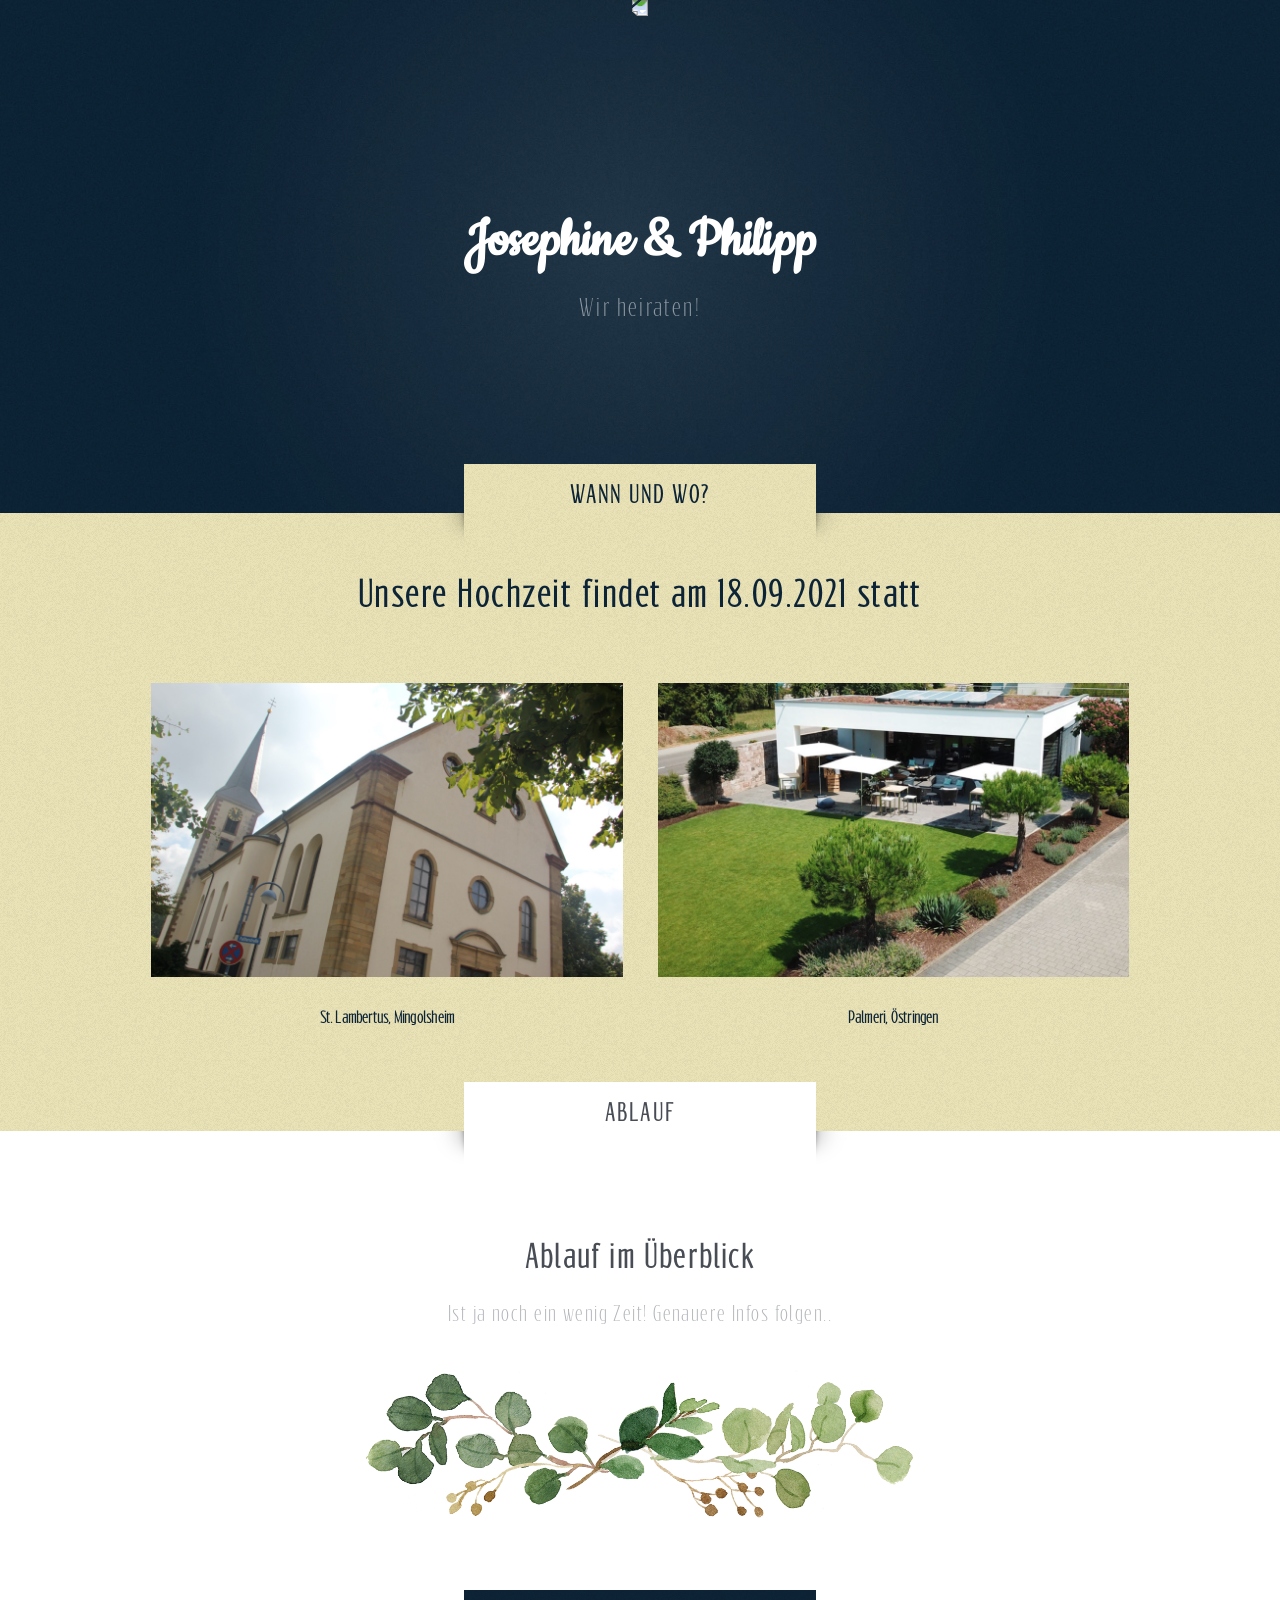
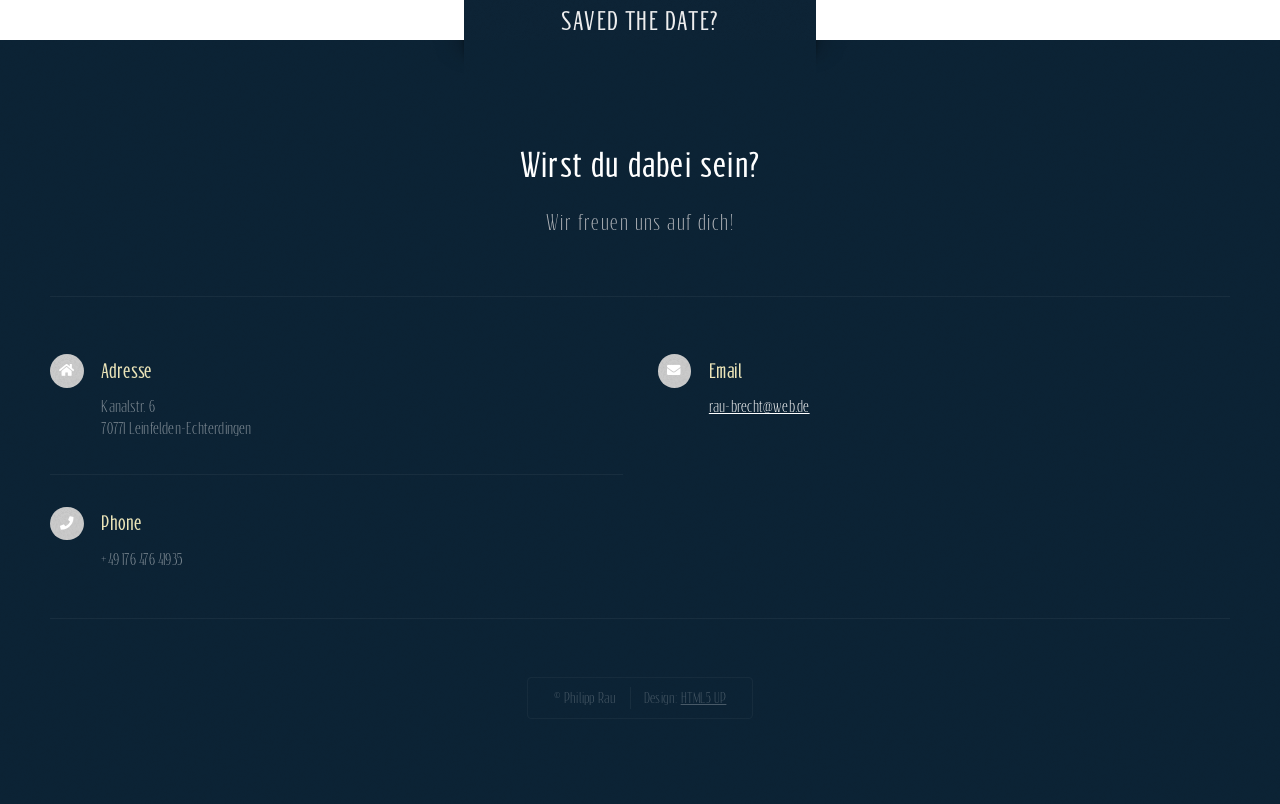
==== index.html @ 68a2a132 "flower adjustment" ====
<!DOCTYPE HTML>
<!--
	Escape Velocity by HTML5 UP
	html5up.net | @ajlkn
	Free for personal and commercial use under the CCA 3.0 license (html5up.net/license)
-->
<html>
	<head>
		<title>Hochzeit</title>
		<meta charset="utf-8" />
		<meta name="viewport" content="width=device-width, initial-scale=1, user-scalable=no" />
		<link rel="stylesheet" href="assets/css/main.css" />
        <link href="https://fonts.googleapis.com/css2?family=Cookie&family=Raleway:wght@300&display=swap" rel="stylesheet">
	</head>
	<body class="homepage is-preload">
		<div id="page-wrapper">
        
			<!-- Header -->
				<section id="header" class="wrapper">
                    <img src="images/leaf%20frame%207.png" class="rotateimg180" style="max-width: 100vw; max-height: 13em; position:absolute; top: 0">
					<!-- Logo -->
						<div id="logo">
							<h1 style="font-family: 'Cookie', cursive;">Josephine & Philipp</h1>
							<p>Wir heiraten!</p>
						</div>

					<!-- Nav -->
<!--
						<nav id="nav">
							<ul>
								<li class="current"><a href="index.html">Home</a></li>
								<li>
									<a href="#">Dropdown</a>
									<ul>
										<li><a href="#">Lorem ipsum</a></li>
										<li><a href="#">Magna veroeros</a></li>
										<li><a href="#">Etiam nisl</a></li>
										<li>
											<a href="#">Sed consequat</a>
											<ul>
												<li><a href="#">Lorem dolor</a></li>
												<li><a href="#">Amet consequat</a></li>
												<li><a href="#">Magna phasellus</a></li>
												<li><a href="#">Etiam nisl</a></li>
												<li><a href="#">Sed feugiat</a></li>
											</ul>
										</li>
										<li><a href="#">Nisl tempus</a></li>
									</ul>
								</li>
								<li><a href="left-sidebar.html">Left Sidebar</a></li>
								<li><a href="right-sidebar.html">Right Sidebar</a></li>
								<li><a href="no-sidebar.html">No Sidebar</a></li>
							</ul>
						</nav>
-->

				</section>

			<!-- Intro -->
				<section id="intro" class="wrapper style1">
					<div class="title">Wann und wo?</div>
					<div class="container">
						<p class="style2" style="padding-top: 0em!important;">Unsere Hochzeit findet am 18.09.2021 statt</p>
                        <div class="row aln-center">
							<div class="col-5 col-12-medium">
								<section class="highlight">
									<a class="image featured"><img src="images/Lambertus2_small.jpg" alt=""/></a>
									<h3>St. Lambertus, Mingolsheim</h3>
								</section>
							</div>
							<div class="col-5 col-12-medium">
								<section class="highlight">
									<a href="https://palmeri.de/privates-catering/locations/p-im-palazzino/" class="image featured"><img src="images/Palmeri1_small.jpg" alt="" /></a>
									<h3><a href="https://palmeri.de/privates-catering/locations/p-im-palazzino/">Palmeri, Östringen</a></h3>

								</section>
							</div>
						</div>
<!--
						<ul class="actions">
							<li><a href="#" class="button style3 large">Proceed</a></li>
						</ul>
-->
					</div>
				</section>

			<!-- Main -->
				<section id="main" class="wrapper style2">
					<div class="title">Ablauf</div>
					<div class="container">

						<!-- Image -->
<!--
							<a href="#" class="image featured">
								<img src="images/pic01.jpg" alt="" />
							</a>
-->

						<!-- Features -->
							<section id="features">
								<header class="style1">
									<h2>Ablauf im Überblick</h2>
									<p>Ist ja noch ein wenig Zeit! Genauere Infos folgen..</p>
								</header>
                                
                                <div class="row aln-center" style="margin-top: -5em">
                                    <div class="col-6 col-12-medium">
                                    <img src="images/leaf%20frame%2014.jpg" style="width: 100%;">
                                    </div>
                                </div>
                                
<!--
								<div class="feature-list">
									<div class="row">
										<div class="col-6 col-12-medium">
											<section>
												<h3 class="icon fa-heart">Kirche</h3>
												<p>Eget mattis at, laoreet vel et velit aliquam diam ante, aliquet sit amet vulputate et magna feugiat laoreet vel velit lorem.</p>
											</section>
										</div>
										<div class="col-6 col-12-medium">
											<section>
												<h3 class="icon solid fa-smile">Sektempfang</h3>
												<p>Eget mattis at, laoreet vel et velit aliquam diam ante, aliquet sit amet vulputate et magna feugiat laoreet vel velit lorem.</p>
											</section>
										</div>
										<div class="col-6 col-12-medium">
											<section>
												<h3 class="icon fa-grin-hearts">Essen</h3>
												<p>Eget mattis at, laoreet vel et velit aliquam diam ante, aliquet sit amet vulputate et magna feugiat laoreet vel velit lorem.</p>
											</section>
										</div>
										<div class="col-6 col-12-medium">
											<section>
												<h3 class="icon solid fa-grin-stars">Party</h3>
												<p>Eget mattis at, laoreet vel et velit aliquam diam ante, aliquet sit amet vulputate et magna feugiat laoreet vel velit lorem.</p>
											</section>
										</div>
										<div class="col-12 col-12-medium">
											<section>
												<h3 class="icon solid fa-dizzy">Hangover</h3>
												<p>Eget mattis at, laoreet vel et velit aliquam diam ante, aliquet sit amet vulputate et magna feugiat laoreet vel velit lorem.</p>
											</section>
										</div>
										<div class="col-6 col-12-medium">
											<section>
												<h3 class="icon solid fa-check">Dolore laoreet aliquam mattis</h3>
												<p>Eget mattis at, laoreet vel et velit aliquam diam ante, aliquet sit amet vulputate et magna feugiat laoreet vel velit lorem.</p>
											</section>
										</div>
									</div>
								</div>
-->
<!--
								<ul class="actions special">
									<li><a href="#" class="button style1 large">Get Started</a></li>
									<li><a href="#" class="button style2 large">More Info</a></li>
								</ul>
-->
							</section>

					</div>
				</section>

			<!-- Highlights -->
<!--
				<section id="highlights" class="wrapper style3">
					<div class="title">OMG Geschenke?</div>
					<div class="container">
						<div class="row aln-center">
							<div class="col-4 col-12-medium">
								<section class="highlight">
									<a href="#" class="image featured"><img src="images/pic02.jpg" alt="" /></a>
									<h3><a href="#">Geschenk 1</a></h3>
									<p>Eget mattis at, laoreet vel amet sed velit aliquam diam ante, dolor aliquet sit amet vulputate mattis amet laoreet lorem.</p>
									<ul class="actions">
										<li><a href="#" class="button style1">Learn More</a></li>
									</ul>
								</section>
							</div>
							<div class="col-4 col-12-medium">
								<section class="highlight">
									<a href="#" class="image featured"><img src="images/pic03.jpg" alt="" /></a>
									<h3><a href="#">Geschenk 2</a></h3>
									<p>Eget mattis at, laoreet vel amet sed velit aliquam diam ante, dolor aliquet sit amet vulputate mattis amet laoreet lorem.</p>
									<ul class="actions">
										<li><a href="#" class="button style1">Learn More</a></li>
									</ul>
								</section>
							</div>
							<div class="col-4 col-12-medium">
								<section class="highlight">
									<a href="#" class="image featured"><img src="images/pic04.jpg" alt="" /></a>
									<h3><a href="#">Geschenk 3</a></h3>
									<p>Eget mattis at, laoreet vel amet sed velit aliquam diam ante, dolor aliquet sit amet vulputate mattis amet laoreet lorem.</p>
									<ul class="actions">
										<li><a href="#" class="button style1">Learn More</a></li>
									</ul>
								</section>
							</div>
						</div>
					</div>
				</section>
-->

			<!-- Footer -->
				<section id="footer" class="wrapper">
					<div class="title">Saved the date?</div>
					<div class="container">
						<header class="style1">
							<h2>Wirst du dabei sein?</h2>
							<p>
								Wir freuen uns auf dich!
							</p>
						</header>
						<div class="row">
<!--
							<div class="col-6 col-12-medium">

									<section>
										<form method="get" action="mailto:rau-brecht@web.de" enctype="text/plain">
											<div class="row gtr-50">
												<div class="col-6 col-12-small">
													<input type="text" name="Name" id="contact-name" placeholder="Name" />
												</div>
												<div class="col-6 col-12-small">
													<input type="text" name="E-Mail Address" id="contact-email" placeholder="Email" />
												</div>
												<div class="col-12">
													<textarea name="Message" id="contact-message" placeholder="Message" rows="4"></textarea>
												</div>
												<div class="col-12">
													<ul class="actions">
														<li><input type="submit" class="style1" name="submit" value="Send" /></li>
														<li><input type="reset" class="style2" name="reset" value="Reset" /></li>
													</ul>
												</div>
											</div>
										</form>
									</section>

							</div>
-->
							<div class="col-12 col-12-medium">

								<!-- Contact -->
									<section class="feature-list small">
										<div class="row">
											<div class="col-6 col-12-small">
												<section>
													<h3 class="icon solid fa-home">Adresse</h3>
													<p>
														Kanalstr. 6<br />
														70771 Leinfelden-Echterdingen
													</p>
												</section>
											</div>
											<div class="col-6 col-12-small">
												<section>
													<h3 class="icon solid fa-envelope">Email</h3>
													<p>
														<a href="mailto:rau-brecht@web.de">rau-brecht@web.de</a>
													</p>
												</section>
											</div>
											<div class="col-6 col-12-small">
												<section>
													<h3 class="icon solid fa-phone">Phone</h3>
													<p>
														+49 176 476 41935
													</p>
												</section>
											</div>
										</div>
									</section>

							</div>
						</div>
						<div id="copyright">
							<ul>
								<li>&copy; Philipp Rau</li><li>Design: <a href="http://html5up.net">HTML5 UP</a></li>
							</ul>
						</div>
					</div>
				</section>

		</div>

		<!-- Scripts -->


			<script src="assets/js/jquery.min.js"></script>
<!--			<script src="assets/js/jquery.dropotron.min.js"></script>-->
			<script src="assets/js/browser.min.js"></script>
			<script src="assets/js/breakpoints.min.js"></script>
			<script src="assets/js/util.js"></script>
			<script src="assets/js/main.js"></script>

	</body>
</html>
---- assets/css/main.css ----
@import url("fontawesome-all.min.css");
@import url("https://fonts.googleapis.com/css?family=Source+Sans+Pro:400,400italic,700,900");
@font-face {
font-family: 'Reswysokr Regular';
font-style: normal;
font-weight: normal;
src: local('Reswysokr Regular'), url('../webfonts/Reswysokr.woff') format('woff');
}
/*
	Escape Velocity by HTML5 UP
	html5up.net | @ajlkn
	Free for personal and commercial use under the CCA 3.0 license (html5up.net/license)
*/

html, body, div, span, applet, object,
iframe, h1, h2, h3, h4, h5, h6, p, blockquote,
pre, a, abbr, acronym, address, big, cite,
code, del, dfn, em, img, ins, kbd, q, s, samp,
small, strike, strong, sub, sup, tt, var, b,
u, i, center, dl, dt, dd, ol, ul, li, fieldset,
form, label, legend, table, caption, tbody,
tfoot, thead, tr, th, td, article, aside,
canvas, details, embed, figure, figcaption,
footer, header, hgroup, menu, nav, output, ruby,
section, summary, time, mark, audio, video {
	margin: 0;
	padding: 0;
	border: 0;
	font-size: 100%;
	font: inherit;
	vertical-align: baseline;}

article, aside, details, figcaption, figure,
footer, header, hgroup, menu, nav, section {
	display: block;}

body {
	line-height: 1;
}

ol, ul {
	list-style: none;
}

blockquote, q {
	quotes: none;
}

	blockquote:before, blockquote:after, q:before, q:after {
		content: '';
		content: none;
	}

table {
	border-collapse: collapse;
	border-spacing: 0;
}

body {
	-webkit-text-size-adjust: none;
}

mark {
	background-color: transparent;
	color: inherit;
}

input::-moz-focus-inner {
	border: 0;
	padding: 0;
}

input, select, textarea {
	-moz-appearance: none;
	-webkit-appearance: none;
	-ms-appearance: none;
	appearance: none;
}

/* Basic */

	@-ms-viewport {
		width: device-width;
	}

	html {
		box-sizing: border-box;
	}

	*, *:before, *:after {
		box-sizing: inherit;
	}

	body.is-preload *, body.is-preload *:before, body.is-preload *:after {
		-moz-animation: none !important;
		-webkit-animation: none !important;
		-ms-animation: none !important;
		animation: none !important;
		-moz-transition: none !important;
		-webkit-transition: none !important;
		-ms-transition: none !important;
		transition: none !important;
	}

	body, input, textarea, select {
		font-family: 'Reswysokr Regular';
		font-weight: 400;
		color: #919499;
		font-size: 14pt;
		line-height: 1.75em;
		letter-spacing: 0.025em;
	}

	h1, h2, h3, h4, h5, h6 {
		font-weight: 700;
		color: #484d55;
	}

		h1 a, h2 a, h3 a, h4 a, h5 a, h6 a {
			color: inherit;
			text-decoration: none;
		}

	a {
		-moz-transition: color .25s ease-in-out;
		-webkit-transition: color .25s ease-in-out;
		-ms-transition: color .25s ease-in-out;
		transition: color .25s ease-in-out;
		text-decoration: underline;
		color: #717479;
	}

		a:hover {
			text-decoration: none;
		}

	strong, b {
		font-weight: 700;
		color: #484d55;
	}

	blockquote {
		border-left: solid 0.5em #ddd;
		padding: 1em 0 1em 2em;
		font-style: italic;
	}

	em, i {
		font-style: italic;
	}

	hr {
		border: 0;
		border-top: solid 1px #ddd;
		margin: 2em 0 2em 0;
	}

	sub {
		position: relative;
		top: 0.5em;
		font-size: 0.8em;
	}

	sup {
		position: relative;
		top: -0.5em;
		font-size: 0.8em;
	}

	.nobr {
		white-space: nowrap;
	}

	br.clear {
		clear: both;
	}

	p, ul, ol, dl, table, blockquote, form {
		margin-bottom: 2em;
	}

/* Container */

	.container {
		margin: 0 auto;
		max-width: 100%;
		width: 68em;
	}

		@media screen and (max-width: 1680px) {

			.container {
				width: 70em;
			}

		}

		@media screen and (max-width: 1280px) {

			.container {
				width: calc(100% - 100px);
			}

		}

		@media screen and (max-width: 980px) {

			.container {
				width: calc(100% - 100px);
			}

		}

		@media screen and (max-width: 736px) {

			.container {
				width: calc(100% - 40px);
			}

		}

/* Row */

	.row {
		display: flex;
		flex-wrap: wrap;
		box-sizing: border-box;
		align-items: stretch;
	}

		.row > * {
			box-sizing: border-box;
		}

		.row.gtr-uniform > * > :last-child {
			margin-bottom: 0;
		}

		.row.aln-left {
			justify-content: flex-start;
		}

		.row.aln-center {
			justify-content: center;
		}

		.row.aln-right {
			justify-content: flex-end;
		}

		.row.aln-top {
			align-items: flex-start;
		}

		.row.aln-middle {
			align-items: center;
		}

		.row.aln-bottom {
			align-items: flex-end;
		}

		.row > .imp {
			order: -1;
		}

		.row > .col-1 {
			width: 8.33333%;
		}

		.row > .off-1 {
			margin-left: 8.33333%;
		}

		.row > .col-2 {
			width: 16.66667%;
		}

		.row > .off-2 {
			margin-left: 16.66667%;
		}

		.row > .col-3 {
			width: 25%;
		}

		.row > .off-3 {
			margin-left: 25%;
		}

		.row > .col-4 {
			width: 33.33333%;
		}

		.row > .off-4 {
			margin-left: 33.33333%;
		}

		.row > .col-5 {
			width: 41.66667%;
		}

		.row > .off-5 {
			margin-left: 41.66667%;
		}

		.row > .col-6 {
			width: 50%;
		}

		.row > .off-6 {
			margin-left: 50%;
		}

		.row > .col-7 {
			width: 58.33333%;
		}

		.row > .off-7 {
			margin-left: 58.33333%;
		}

		.row > .col-8 {
			width: 66.66667%;
		}

		.row > .off-8 {
			margin-left: 66.66667%;
		}

		.row > .col-9 {
			width: 75%;
		}

		.row > .off-9 {
			margin-left: 75%;
		}

		.row > .col-10 {
			width: 83.33333%;
		}

		.row > .off-10 {
			margin-left: 83.33333%;
		}

		.row > .col-11 {
			width: 91.66667%;
		}

		.row > .off-11 {
			margin-left: 91.66667%;
		}

		.row > .col-12 {
			width: 100%;
		}

		.row > .off-12 {
			margin-left: 100%;
		}

		.row.gtr-0 {
			margin-top: 0px;
			margin-left: 0px;
		}

			.row.gtr-0 > * {
				padding: 0px 0 0 0px;
			}

			.row.gtr-0.gtr-uniform {
				margin-top: 0px;
			}

				.row.gtr-0.gtr-uniform > * {
					padding-top: 0px;
				}

		.row.gtr-25 {
			margin-top: -12.5px;
			margin-left: -12.5px;
		}

			.row.gtr-25 > * {
				padding: 12.5px 0 0 12.5px;
			}

			.row.gtr-25.gtr-uniform {
				margin-top: -12.5px;
			}

				.row.gtr-25.gtr-uniform > * {
					padding-top: 12.5px;
				}

		.row.gtr-50 {
			margin-top: -25px;
			margin-left: -25px;
		}

			.row.gtr-50 > * {
				padding: 25px 0 0 25px;
			}

			.row.gtr-50.gtr-uniform {
				margin-top: -25px;
			}

				.row.gtr-50.gtr-uniform > * {
					padding-top: 25px;
				}

		.row {
			margin-top: -50px;
			margin-left: -50px;
		}

			.row > * {
				padding: 50px 0 0 50px;
			}

			.row.gtr-uniform {
				margin-top: -50px;
			}

				.row.gtr-uniform > * {
					padding-top: 50px;
				}

		.row.gtr-150 {
			margin-top: -75px;
			margin-left: -75px;
		}

			.row.gtr-150 > * {
				padding: 75px 0 0 75px;
			}

			.row.gtr-150.gtr-uniform {
				margin-top: -75px;
			}

				.row.gtr-150.gtr-uniform > * {
					padding-top: 75px;
				}

		.row.gtr-200 {
			margin-top: -100px;
			margin-left: -100px;
		}

			.row.gtr-200 > * {
				padding: 100px 0 0 100px;
			}

			.row.gtr-200.gtr-uniform {
				margin-top: -100px;
			}

				.row.gtr-200.gtr-uniform > * {
					padding-top: 100px;
				}

		@media screen and (max-width: 1680px) {

			.row {
				display: flex;
				flex-wrap: wrap;
				box-sizing: border-box;
				align-items: stretch;
			}

				.row > * {
					box-sizing: border-box;
				}

				.row.gtr-uniform > * > :last-child {
					margin-bottom: 0;
				}

				.row.aln-left {
					justify-content: flex-start;
				}

				.row.aln-center {
					justify-content: center;
				}

				.row.aln-right {
					justify-content: flex-end;
				}

				.row.aln-top {
					align-items: flex-start;
				}

				.row.aln-middle {
					align-items: center;
				}

				.row.aln-bottom {
					align-items: flex-end;
				}

				.row > .imp-xlarge {
					order: -1;
				}

				.row > .col-1-xlarge {
					width: 8.33333%;
				}

				.row > .off-1-xlarge {
					margin-left: 8.33333%;
				}

				.row > .col-2-xlarge {
					width: 16.66667%;
				}

				.row > .off-2-xlarge {
					margin-left: 16.66667%;
				}

				.row > .col-3-xlarge {
					width: 25%;
				}

				.row > .off-3-xlarge {
					margin-left: 25%;
				}

				.row > .col-4-xlarge {
					width: 33.33333%;
				}

				.row > .off-4-xlarge {
					margin-left: 33.33333%;
				}

				.row > .col-5-xlarge {
					width: 41.66667%;
				}

				.row > .off-5-xlarge {
					margin-left: 41.66667%;
				}

				.row > .col-6-xlarge {
					width: 50%;
				}

				.row > .off-6-xlarge {
					margin-left: 50%;
				}

				.row > .col-7-xlarge {
					width: 58.33333%;
				}

				.row > .off-7-xlarge {
					margin-left: 58.33333%;
				}

				.row > .col-8-xlarge {
					width: 66.66667%;
				}

				.row > .off-8-xlarge {
					margin-left: 66.66667%;
				}

				.row > .col-9-xlarge {
					width: 75%;
				}

				.row > .off-9-xlarge {
					margin-left: 75%;
				}

				.row > .col-10-xlarge {
					width: 83.33333%;
				}

				.row > .off-10-xlarge {
					margin-left: 83.33333%;
				}

				.row > .col-11-xlarge {
					width: 91.66667%;
				}

				.row > .off-11-xlarge {
					margin-left: 91.66667%;
				}

				.row > .col-12-xlarge {
					width: 100%;
				}

				.row > .off-12-xlarge {
					margin-left: 100%;
				}

				.row.gtr-0 {
					margin-top: 0px;
					margin-left: 0px;
				}

					.row.gtr-0 > * {
						padding: 0px 0 0 0px;
					}

					.row.gtr-0.gtr-uniform {
						margin-top: 0px;
					}

						.row.gtr-0.gtr-uniform > * {
							padding-top: 0px;
						}

				.row.gtr-25 {
					margin-top: -12.5px;
					margin-left: -12.5px;
				}

					.row.gtr-25 > * {
						padding: 12.5px 0 0 12.5px;
					}

					.row.gtr-25.gtr-uniform {
						margin-top: -12.5px;
					}

						.row.gtr-25.gtr-uniform > * {
							padding-top: 12.5px;
						}

				.row.gtr-50 {
					margin-top: -25px;
					margin-left: -25px;
				}

					.row.gtr-50 > * {
						padding: 25px 0 0 25px;
					}

					.row.gtr-50.gtr-uniform {
						margin-top: -25px;
					}

						.row.gtr-50.gtr-uniform > * {
							padding-top: 25px;
						}

				.row {
					margin-top: -50px;
					margin-left: -50px;
				}

					.row > * {
						padding: 50px 0 0 50px;
					}

					.row.gtr-uniform {
						margin-top: -50px;
					}

						.row.gtr-uniform > * {
							padding-top: 50px;
						}

				.row.gtr-150 {
					margin-top: -75px;
					margin-left: -75px;
				}

					.row.gtr-150 > * {
						padding: 75px 0 0 75px;
					}

					.row.gtr-150.gtr-uniform {
						margin-top: -75px;
					}

						.row.gtr-150.gtr-uniform > * {
							padding-top: 75px;
						}

				.row.gtr-200 {
					margin-top: -100px;
					margin-left: -100px;
				}

					.row.gtr-200 > * {
						padding: 100px 0 0 100px;
					}

					.row.gtr-200.gtr-uniform {
						margin-top: -100px;
					}

						.row.gtr-200.gtr-uniform > * {
							padding-top: 100px;
						}

		}

		@media screen and (max-width: 1280px) {

			.row {
				display: flex;
				flex-wrap: wrap;
				box-sizing: border-box;
				align-items: stretch;
			}

				.row > * {
					box-sizing: border-box;
				}

				.row.gtr-uniform > * > :last-child {
					margin-bottom: 0;
				}

				.row.aln-left {
					justify-content: flex-start;
				}

				.row.aln-center {
					justify-content: center;
				}

				.row.aln-right {
					justify-content: flex-end;
				}

				.row.aln-top {
					align-items: flex-start;
				}

				.row.aln-middle {
					align-items: center;
				}

				.row.aln-bottom {
					align-items: flex-end;
				}

				.row > .imp-large {
					order: -1;
				}

				.row > .col-1-large {
					width: 8.33333%;
				}

				.row > .off-1-large {
					margin-left: 8.33333%;
				}

				.row > .col-2-large {
					width: 16.66667%;
				}

				.row > .off-2-large {
					margin-left: 16.66667%;
				}

				.row > .col-3-large {
					width: 25%;
				}

				.row > .off-3-large {
					margin-left: 25%;
				}

				.row > .col-4-large {
					width: 33.33333%;
				}

				.row > .off-4-large {
					margin-left: 33.33333%;
				}

				.row > .col-5-large {
					width: 41.66667%;
				}

				.row > .off-5-large {
					margin-left: 41.66667%;
				}

				.row > .col-6-large {
					width: 50%;
				}

				.row > .off-6-large {
					margin-left: 50%;
				}

				.row > .col-7-large {
					width: 58.33333%;
				}

				.row > .off-7-large {
					margin-left: 58.33333%;
				}

				.row > .col-8-large {
					width: 66.66667%;
				}

				.row > .off-8-large {
					margin-left: 66.66667%;
				}

				.row > .col-9-large {
					width: 75%;
				}

				.row > .off-9-large {
					margin-left: 75%;
				}

				.row > .col-10-large {
					width: 83.33333%;
				}

				.row > .off-10-large {
					margin-left: 83.33333%;
				}

				.row > .col-11-large {
					width: 91.66667%;
				}

				.row > .off-11-large {
					margin-left: 91.66667%;
				}

				.row > .col-12-large {
					width: 100%;
				}

				.row > .off-12-large {
					margin-left: 100%;
				}

				.row.gtr-0 {
					margin-top: 0px;
					margin-left: 0px;
				}

					.row.gtr-0 > * {
						padding: 0px 0 0 0px;
					}

					.row.gtr-0.gtr-uniform {
						margin-top: 0px;
					}

						.row.gtr-0.gtr-uniform > * {
							padding-top: 0px;
						}

				.row.gtr-25 {
					margin-top: -8.75px;
					margin-left: -8.75px;
				}

					.row.gtr-25 > * {
						padding: 8.75px 0 0 8.75px;
					}

					.row.gtr-25.gtr-uniform {
						margin-top: -8.75px;
					}

						.row.gtr-25.gtr-uniform > * {
							padding-top: 8.75px;
						}

				.row.gtr-50 {
					margin-top: -17.5px;
					margin-left: -17.5px;
				}

					.row.gtr-50 > * {
						padding: 17.5px 0 0 17.5px;
					}

					.row.gtr-50.gtr-uniform {
						margin-top: -17.5px;
					}

						.row.gtr-50.gtr-uniform > * {
							padding-top: 17.5px;
						}

				.row {
					margin-top: -35px;
					margin-left: -35px;
				}

					.row > * {
						padding: 35px 0 0 35px;
					}

					.row.gtr-uniform {
						margin-top: -35px;
					}

						.row.gtr-uniform > * {
							padding-top: 35px;
						}

				.row.gtr-150 {
					margin-top: -52.5px;
					margin-left: -52.5px;
				}

					.row.gtr-150 > * {
						padding: 52.5px 0 0 52.5px;
					}

					.row.gtr-150.gtr-uniform {
						margin-top: -52.5px;
					}

						.row.gtr-150.gtr-uniform > * {
							padding-top: 52.5px;
						}

				.row.gtr-200 {
					margin-top: -70px;
					margin-left: -70px;
				}

					.row.gtr-200 > * {
						padding: 70px 0 0 70px;
					}

					.row.gtr-200.gtr-uniform {
						margin-top: -70px;
					}

						.row.gtr-200.gtr-uniform > * {
							padding-top: 70px;
						}

		}

		@media screen and (max-width: 980px) {

			.row {
				display: flex;
				flex-wrap: wrap;
				box-sizing: border-box;
				align-items: stretch;
			}

				.row > * {
					box-sizing: border-box;
				}

				.row.gtr-uniform > * > :last-child {
					margin-bottom: 0;
				}

				.row.aln-left {
					justify-content: flex-start;
				}

				.row.aln-center {
					justify-content: center;
				}

				.row.aln-right {
					justify-content: flex-end;
				}

				.row.aln-top {
					align-items: flex-start;
				}

				.row.aln-middle {
					align-items: center;
				}

				.row.aln-bottom {
					align-items: flex-end;
				}

				.row > .imp-medium {
					order: -1;
				}

				.row > .col-1-medium {
					width: 8.33333%;
				}

				.row > .off-1-medium {
					margin-left: 8.33333%;
				}

				.row > .col-2-medium {
					width: 16.66667%;
				}

				.row > .off-2-medium {
					margin-left: 16.66667%;
				}

				.row > .col-3-medium {
					width: 25%;
				}

				.row > .off-3-medium {
					margin-left: 25%;
				}

				.row > .col-4-medium {
					width: 33.33333%;
				}

				.row > .off-4-medium {
					margin-left: 33.33333%;
				}

				.row > .col-5-medium {
					width: 41.66667%;
				}

				.row > .off-5-medium {
					margin-left: 41.66667%;
				}

				.row > .col-6-medium {
					width: 50%;
				}

				.row > .off-6-medium {
					margin-left: 50%;
				}

				.row > .col-7-medium {
					width: 58.33333%;
				}

				.row > .off-7-medium {
					margin-left: 58.33333%;
				}

				.row > .col-8-medium {
					width: 66.66667%;
				}

				.row > .off-8-medium {
					margin-left: 66.66667%;
				}

				.row > .col-9-medium {
					width: 75%;
				}

				.row > .off-9-medium {
					margin-left: 75%;
				}

				.row > .col-10-medium {
					width: 83.33333%;
				}

				.row > .off-10-medium {
					margin-left: 83.33333%;
				}

				.row > .col-11-medium {
					width: 91.66667%;
				}

				.row > .off-11-medium {
					margin-left: 91.66667%;
				}

				.row > .col-12-medium {
					width: 100%;
				}

				.row > .off-12-medium {
					margin-left: 100%;
				}

				.row.gtr-0 {
					margin-top: 0px;
					margin-left: 0px;
				}

					.row.gtr-0 > * {
						padding: 0px 0 0 0px;
					}

					.row.gtr-0.gtr-uniform {
						margin-top: 0px;
					}

						.row.gtr-0.gtr-uniform > * {
							padding-top: 0px;
						}

				.row.gtr-25 {
					margin-top: -12.5px;
					margin-left: -12.5px;
				}

					.row.gtr-25 > * {
						padding: 12.5px 0 0 12.5px;
					}

					.row.gtr-25.gtr-uniform {
						margin-top: -12.5px;
					}

						.row.gtr-25.gtr-uniform > * {
							padding-top: 12.5px;
						}

				.row.gtr-50 {
					margin-top: -25px;
					margin-left: -25px;
				}

					.row.gtr-50 > * {
						padding: 25px 0 0 25px;
					}

					.row.gtr-50.gtr-uniform {
						margin-top: -25px;
					}

						.row.gtr-50.gtr-uniform > * {
							padding-top: 25px;
						}

				.row {
					margin-top: -50px;
					margin-left: -50px;
				}

					.row > * {
						padding: 50px 0 0 50px;
					}

					.row.gtr-uniform {
						margin-top: -50px;
					}

						.row.gtr-uniform > * {
							padding-top: 50px;
						}

				.row.gtr-150 {
					margin-top: -75px;
					margin-left: -75px;
				}

					.row.gtr-150 > * {
						padding: 75px 0 0 75px;
					}

					.row.gtr-150.gtr-uniform {
						margin-top: -75px;
					}

						.row.gtr-150.gtr-uniform > * {
							padding-top: 75px;
						}

				.row.gtr-200 {
					margin-top: -100px;
					margin-left: -100px;
				}

					.row.gtr-200 > * {
						padding: 100px 0 0 100px;
					}

					.row.gtr-200.gtr-uniform {
						margin-top: -100px;
					}

						.row.gtr-200.gtr-uniform > * {
							padding-top: 100px;
						}

		}

		@media screen and (max-width: 736px) {

			.row {
				display: flex;
				flex-wrap: wrap;
				box-sizing: border-box;
				align-items: stretch;
			}

				.row > * {
					box-sizing: border-box;
				}

				.row.gtr-uniform > * > :last-child {
					margin-bottom: 0;
				}

				.row.aln-left {
					justify-content: flex-start;
				}

				.row.aln-center {
					justify-content: center;
				}

				.row.aln-right {
					justify-content: flex-end;
				}

				.row.aln-top {
					align-items: flex-start;
				}

				.row.aln-middle {
					align-items: center;
				}

				.row.aln-bottom {
					align-items: flex-end;
				}

				.row > .imp-small {
					order: -1;
				}

				.row > .col-1-small {
					width: 8.33333%;
				}

				.row > .off-1-small {
					margin-left: 8.33333%;
				}

				.row > .col-2-small {
					width: 16.66667%;
				}

				.row > .off-2-small {
					margin-left: 16.66667%;
				}

				.row > .col-3-small {
					width: 25%;
				}

				.row > .off-3-small {
					margin-left: 25%;
				}

				.row > .col-4-small {
					width: 33.33333%;
				}

				.row > .off-4-small {
					margin-left: 33.33333%;
				}

				.row > .col-5-small {
					width: 41.66667%;
				}

				.row > .off-5-small {
					margin-left: 41.66667%;
				}

				.row > .col-6-small {
					width: 50%;
				}

				.row > .off-6-small {
					margin-left: 50%;
				}

				.row > .col-7-small {
					width: 58.33333%;
				}

				.row > .off-7-small {
					margin-left: 58.33333%;
				}

				.row > .col-8-small {
					width: 66.66667%;
				}

				.row > .off-8-small {
					margin-left: 66.66667%;
				}

				.row > .col-9-small {
					width: 75%;
				}

				.row > .off-9-small {
					margin-left: 75%;
				}

				.row > .col-10-small {
					width: 83.33333%;
				}

				.row > .off-10-small {
					margin-left: 83.33333%;
				}

				.row > .col-11-small {
					width: 91.66667%;
				}

				.row > .off-11-small {
					margin-left: 91.66667%;
				}

				.row > .col-12-small {
					width: 100%;
				}

				.row > .off-12-small {
					margin-left: 100%;
				}

				.row.gtr-0 {
					margin-top: 0px;
					margin-left: 0px;
				}

					.row.gtr-0 > * {
						padding: 0px 0 0 0px;
					}

					.row.gtr-0.gtr-uniform {
						margin-top: 0px;
					}

						.row.gtr-0.gtr-uniform > * {
							padding-top: 0px;
						}

				.row.gtr-25 {
					margin-top: -7.5px;
					margin-left: -7.5px;
				}

					.row.gtr-25 > * {
						padding: 7.5px 0 0 7.5px;
					}

					.row.gtr-25.gtr-uniform {
						margin-top: -7.5px;
					}

						.row.gtr-25.gtr-uniform > * {
							padding-top: 7.5px;
						}

				.row.gtr-50 {
					margin-top: -15px;
					margin-left: -15px;
				}

					.row.gtr-50 > * {
						padding: 15px 0 0 15px;
					}

					.row.gtr-50.gtr-uniform {
						margin-top: -15px;
					}

						.row.gtr-50.gtr-uniform > * {
							padding-top: 15px;
						}

				.row {
					margin-top: -30px;
					margin-left: -30px;
				}

					.row > * {
						padding: 30px 0 0 30px;
					}

					.row.gtr-uniform {
						margin-top: -30px;
					}

						.row.gtr-uniform > * {
							padding-top: 30px;
						}

				.row.gtr-150 {
					margin-top: -45px;
					margin-left: -45px;
				}

					.row.gtr-150 > * {
						padding: 45px 0 0 45px;
					}

					.row.gtr-150.gtr-uniform {
						margin-top: -45px;
					}

						.row.gtr-150.gtr-uniform > * {
							padding-top: 45px;
						}

				.row.gtr-200 {
					margin-top: -60px;
					margin-left: -60px;
				}

					.row.gtr-200 > * {
						padding: 60px 0 0 60px;
					}

					.row.gtr-200.gtr-uniform {
						margin-top: -60px;
					}

						.row.gtr-200.gtr-uniform > * {
							padding-top: 60px;
						}

		}

/* Section/Article */

	section,
	article {
		margin: 0 0 4em 0;
	}

	section > :last-child,
	article > :last-child,
	section:last-child,
	article:last-child {
		margin-bottom: 0;
	}

	header.style1 {
		text-align: center;
		padding: 3em 0 3em 0;
	}

		header.style1 h2 {
			font-weight: 700;
			font-size: 2em;
			letter-spacing: 0.075em;
			line-height: 1.5em;
		}

		header.style1 p {
			color: #b1b4b9;
			display: block;
			margin: 1.15em 0 0 0;
			font-size: 1.3em;
			letter-spacing: 0.075em;
			line-height: 1.5em;
		}

/* Table */

	table {
		width: 100%;
	}

		table.default {
			width: 100%;
		}

			table.default tbody tr:nth-child(2n+2) {
				background: #f4f4f4;
			}

			table.default td {
				padding: 0.5em 1em 0.5em 1em;
			}

			table.default th {
				text-align: left;
				font-weight: 400;
				padding: 0.5em 1em 0.5em 1em;
			}

			table.default thead {
				background: #484d55;
				color: #fff;
			}

			table.default tfoot {
				background: #eee;
			}

/* Form */

	form label {
		display: block;
		font-weight: 700;
		color: #484d55;
		margin: 0.25em 0 0.5em 0;
	}

	form input[type="text"],
	form input[type="email"],
	form input[type="password"],
	form select,
	form textarea {
		-moz-transition: all .25s ease-in-out;
		-webkit-transition: all .25s ease-in-out;
		-ms-transition: all .25s ease-in-out;
		transition: all .25s ease-in-out;
		-webkit-appearance: none;
		display: block;
		border: 0;
		background: #eee;
		box-shadow: inset 0px 0px 1px 0px #a0a1a7;
		border-radius: 0.35em;
		width: 100%;
		padding: 0.75em 1em 0.75em 1em;
	}

		form input[type="text"]:focus,
		form input[type="email"]:focus,
		form input[type="password"]:focus,
		form select:focus,
		form textarea:focus {
			background: #f8f8f8;
		}

	form input[type="text"],
	form input[type="email"]
	input[type="password"] {
		line-height: 1em;
	}

	form select {
		line-height: 1em;
	}

	form textarea {
		min-height: 8em;
	}

	form ul.actions {
		margin-top: 0;
	}

	form ::-webkit-input-placeholder {
		color: #555 !important;
		font-style: italic;
		line-height: 1.35em;
	}

	form :-moz-placeholder {
		color: #555 !important;
		font-style: italic;
	}

	form ::-moz-placeholder {
		color: #555 !important;
		font-style: italic;
	}

	form :-ms-input-placeholder {
		color: #555 !important;
		font-style: italic;
	}

	form ::-moz-focus-inner {
		border: 0;
	}

/* Image */

	.image {
		display: inline-block;
	}

		.image img {
			display: block;
			width: 100%;
		}

		.image.fit {
			display: block;
			width: 100%;
		}

		.image.left {
			float: left;
			margin: 0 2em 2em 0;
		}

		.image.centered {
			display: block;
			margin: 0 0 2em 0;
		}

			.image.centered img {
				margin: 0 auto;
				width: auto;
			}

		.image.featured {
			display: block;
			width: 100%;
			margin: 0 0 2em 0;
		}

.rotateimg180 {
  -webkit-transform:rotate(180deg);
  -moz-transform: rotate(180deg);
  -ms-transform: rotate(180deg);
  -o-transform: rotate(180deg);
  transform: rotate(180deg);
}

/* Button */

	input[type="button"],
	input[type="submit"],
	input[type="reset"],
	button,
	.button {
		-moz-transition: all .25s ease-in-out;
		-webkit-transition: all .25s ease-in-out;
		-ms-transition: all .25s ease-in-out;
		transition: all .25s ease-in-out;
		display: inline-block;
		background: #444;
		text-align: center;
		text-transform: uppercase;
		font-weight: 700;
		letter-spacing: 0.25em;
		text-decoration: none;
		border-radius: 0.35em;
		border: 0;
		outline: 0;
		cursor: pointer;
		padding: 0 2.25em 0 2.25em;
		font-size: 0.9em;
		min-width: 12em;
		height: 4em;
		line-height: 4em;
	}

		input[type="button"]:hover,
		input[type="submit"]:hover,
		input[type="reset"]:hover,
		button:hover,
		.button:hover {
			background-color: rgb(235,228,184);
		}

		input[type="button"].large,
		input[type="submit"].large,
		input[type="reset"].large,
		button.large,
		.button.large {
			font-size: 1em;
			min-width: 14em;
		}

		input[type="button"].style1,
		input[type="submit"].style1,
		input[type="reset"].style1,
		button.style1,
		.button.style1 {
			background: rgb(235,228,184) url("images/overlay.png");
			color: rgb(13,36,54);
		}

			input[type="button"].style1:hover,
			input[type="submit"].style1:hover,
			input[type="reset"].style1:hover,
			button.style1:hover,
			.button.style1:hover {
				background-color: rgb(235,228,184);
			}

			input[type="button"].style1:active,
			input[type="submit"].style1:active,
			input[type="reset"].style1:active,
			button.style1:active,
			.button.style1:active {
				background-color: rgb(235,228,184);
			}

		input[type="button"].style2,
		input[type="submit"].style2,
		input[type="reset"].style2,
		button.style2,
		.button.style2 {
			background: #ccc;
			color: #606167;
			box-shadow: inset 0px 0px 2px 0px #a0a1a7;
		}

			input[type="button"].style2:hover,
			input[type="submit"].style2:hover,
			input[type="reset"].style2:hover,
			button.style2:hover,
			.button.style2:hover {
				box-shadow: inset 0px 0px 2px 0px #606167;
			}

			input[type="button"].style2:active,
			input[type="submit"].style2:active,
			input[type="reset"].style2:active,
			button.style2:active,
			.button.style2:active {
				box-shadow: inset 0px 0px 2px 0px #202127;
			}

		input[type="button"].style3,
		input[type="submit"].style3,
		input[type="reset"].style3,
		button.style3,
		.button.style3 {
			background: #2f333b url("images/overlay.png");
			color: #fff;
		}

			input[type="button"].style3:hover,
			input[type="submit"].style3:hover,
			input[type="reset"].style3:hover,
			button.style3:hover,
			.button.style3:hover {
				background-color: #3f434b;
			}

			input[type="button"].style3:active,
			input[type="submit"].style3:active,
			input[type="reset"].style3:active,
			button.style3:active,
			.button.style3:active {
				background-color: #1f232b;
			}

/* List */

	ul {
		list-style: disc;
		padding-left: 1em;
	}

		ul li {
			padding-left: 0.5em;
		}

		ul.style2 {
			list-style: none;
			padding-left: 0;
		}

			ul.style2 li {
				border-top: solid 1px #eee;
				padding: 1.5em 0 0 0;
				margin: 1.5em 0 0 0;
			}

				ul.style2 li:first-child {
					border-top: 0;
					padding-top: 0;
					margin-top: 0;
				}

		ul.style3 {
			list-style: none;
			padding-left: 0;
		}

			ul.style3 li {
				border-top: solid 1px #eee;
				padding: 0.5em 0 0 0;
				margin: 0.5em 0 0 0;
			}

				ul.style3 li:first-child {
					border-top: 0;
					padding-top: 0;
					margin-top: 0;
				}

	ol {
		list-style: decimal;
		padding-left: 1.25em;
	}

		ol li {
			padding-left: 0.25em;
		}

/* Actions */

	ul.actions {
		list-style: none;
		padding-left: 0;
		margin: 3em 0 0 0;
	}

		ul.actions li {
			display: inline-block;
			margin: 0 0.75em 0 0.75em;
			padding-left: 0;
		}

			ul.actions li:first-child {
				margin-left: 0;
			}

			ul.actions li:last-child {
				margin-right: 0;
			}

		ul.actions.special {
			text-align: center;
		}

/* Feature List */

	.feature-list {
		max-width: 58em;
		margin-left: auto;
		margin-right: auto;
		position: relative;
		top: 0.75em;
	}

		.feature-list section {
			border-top: solid 1px #eee;
			padding-top: 3em;
			padding-left: 5em;
			position: relative;
		}

		@media screen and (min-width: 981px) {

			.feature-list > .row > :nth-child(-n + 2) > section {
				border-top: 0;
				padding-top: 0;
			}

		}

		.feature-list h3 {
			color: rgb(235,228,184) !important;
			margin: -0.35em 0 0.75em 0;
			font-size: 1.15em;
			letter-spacing: 0.05em;
		}

			.feature-list h3:before {
				display: block;
				color: #fff;
				background: #2f333b url("images/overlay.png");
				border-radius: 2.5em;
				text-align: center;
				width: 2.5em;
				height: 2.5em;
				line-height: 2.5em;
				margin-right: 0.75em;
				position: absolute;
				left: 0;
				margin-top: -0.5em;
			}

		.feature-list.small section {
			padding-left: 3.5em;
		}

		.feature-list.small h3:before {
			font-size: 0.8em;
		}

/* Icons */

	.icon {
		text-decoration: none;
		text-decoration: none;
	}

		.icon:before {
			-moz-osx-font-smoothing: grayscale;
			-webkit-font-smoothing: antialiased;
			display: inline-block;
			font-style: normal;
			font-variant: normal;
			text-rendering: auto;
			line-height: 1;
			text-transform: none !important;
			font-family: 'Font Awesome 5 Free';
			font-weight: 400;
		}

		.icon:before {
			line-height: inherit;
			font-size: 1.25em;
		}

		.icon > .label {
			display: none;
		}

		.icon.solid:before {
			font-weight: 900;
		}

		.icon.brands:before {
			font-family: 'Font Awesome 5 Brands';
		}

/* Box */

	.box header {
		margin: 0 0 1.5em 0;
	}

		.box header.style1 {
			position: relative;
			margin: -0.5em 0 0 0;
			padding-top: 0;
		}

	.box h2 {
		margin: 0 0 0.75em 0;
		font-size: 1.15em;
		letter-spacing: 0.05em;
	}

	.box h3 {
		margin: 0 0 0.5em 0;
		font-size: 1em;
		font-weight: 600;
		letter-spacing: 0.05em;
	}

	.box.post-excerpt .image.left {
		position: relative;
		top: 0.5em;
		width: 5em;
	}

	.box.post-excerpt h3, .box.post-excerpt p {
		margin-left: 7em;
	}

/* Wrapper */

	.wrapper {
		position: relative;
		padding: 6em 0 9em 0;
	}

		.wrapper .title {
			position: absolute;
			top: 0;
			left: 50%;
			text-align: center;
			text-transform: uppercase;
			display: block;
			font-weight: 800;
			letter-spacing: 0.1em;
			font-size: 1.5em;
			width: 16em;
			height: 2.25em;
			top: -2.25em;
			line-height: 2.25em;
			margin-bottom: -2.25em;
			margin-left: -8em;
			padding-top: 0.3em;
		}

			.wrapper .title:before {
				content: '';
				position: absolute;
				bottom: -38px;
				left: -35px;
				width: 35px;
				height: 38px;
				background: url("images/shadow.png");
			}

			.wrapper .title:after {
				-moz-transform: scaleX(-1);
				-webkit-transform: scaleX(-1);
				-ms-transform: scaleX(-1);
				transform: scaleX(-1);
				content: '';
				position: absolute;
				bottom: -38px;
				right: -35px;
				width: 35px;
				height: 38px;
				background: url("images/shadow.png");
			}

		.wrapper.style1 {
			background: rgb(235,228,184) url("images/overlay.png");
			color: rgb(13,36,54);
			color: rgba(13,36,54, 0.75);
		}

			.wrapper.style1 .title {
				background: rgb(235,228,184) url("images/overlay.png");
				color: rgb(13,36,54);
			}

			.wrapper.style1 h1, .wrapper.style1 h2, .wrapper.style1 h3, .wrapper.style1 h4, .wrapper.style1 h5, .wrapper.style1 h6, .wrapper.style1 strong, .wrapper.style1 b, .wrapper.style1 a {
				color: rgb(13,36,54);
			}

		.wrapper.style2 {
			background: #fff;
		}

			.wrapper.style2 .title {
				background: #fff;
				color: #484d55;
			}

		.wrapper.style3 {
			background: #f3f3f3 url("images/overlay.png");
		}

			.wrapper.style3 .title {
				background: #f3f3f3 url("images/overlay.png");
				color: #484d55;
			}

			.wrapper.style3 .image {
				border: solid 10px #fff;
			}

/* Page Wrapper */

	#page-wrapper > section {
		margin-bottom: 0;
	}

/* Header */

	#header {
		display: -moz-flex;
		display: -webkit-flex;
		display: -ms-flex;
		display: flex;
		-moz-align-items: center;
		-webkit-align-items: center;
		-ms-align-items: center;
		align-items: center;
		-moz-justify-content: center;
		-webkit-justify-content: center;
		-ms-justify-content: center;
		justify-content: center;
		position: relative;
		height: 24em;
		background: url("../../images/banner1.jpg") center center;
		background-size: cover;
		padding: 0;
	}

		#header:before {
			content: '';
			position: absolute;
			top: 0;
			left: 0;
			width: 100%;
			height: 100%;
			background: url("images/overlay.png");
		}

		.homepage #header {
			height: 35em;
		}
        
/* Logo */

	#logo {
		width: 100%;
		text-align: center;
		position: relative;
		top: 1.5em;
	}

		#logo h1 {
			font-weight: 1000;
			color: #fff;
			font-size: 5em;
		}

		#logo p {
			color: #eee;
			color: rgba(255, 255, 255, 0.5);
			margin: 2em 0 0 0;
			display: block;
			letter-spacing: 0.1em;
			font-size: 1.5em;
		}

/* Nav */

	#nav {
		position: absolute;
		display: block;
		top: 2.5em;
		left: 0;
		width: 100%;
		text-align: center;
	}

		#nav > ul {
			display: inline-block;
			border-radius: 0.35em;
			box-shadow: inset 0px 0px 1px 1px rgba(255, 255, 255, 0.25);
			padding: 0 1.5em 0 1.5em;
		}

			#nav > ul > li {
				display: inline-block;
				text-align: center;
				padding: 0 1.5em 0 1.5em;
			}

				#nav > ul > li > ul {
					display: none;
				}

				#nav > ul > li > a, #nav > ul > li > span {
					display: block;
					color: #eee;
					color: rgba(255, 255, 255, 0.75);
					text-transform: uppercase;
					text-decoration: none;
					font-size: 0.7em;
					letter-spacing: 0.25em;
					height: 5em;
					line-height: 5em;
					-moz-transition: all .25s ease-in-out;
					-webkit-transition: all .25s ease-in-out;
					-o-transition: all .25s ease-in-out;
					-ms-transition: all .25s ease-in-out;
					transition: all .25s ease-in-out;
					outline: 0;
				}

				#nav > ul > li:hover > a {
					color: #fff;
				}

				#nav > ul > li.active > a, #nav > ul > li.active > span {
					color: #fff;
				}

	.dropotron {
		background: #222835 url("images/overlay.png");
		background-color: rgba(44, 50, 63, 0.925);
		padding: 1.25em 1em 1.25em 1em;
		border-radius: 0.35em;
		box-shadow: inset 0px 0px 1px 1px rgba(255, 255, 255, 0.25);
		min-width: 12em;
		text-align: left;
		margin-top: -1.25em;
		margin-left: -1px;
		list-style: none;
	}

		.dropotron.level-0 {
			margin-top: -1px;
			margin-left: 0;
			border-top-left-radius: 0;
			border-top-right-radius: 0;
		}

		.dropotron a, .dropotron span {
			-moz-transition: all .25s ease-in-out;
			-webkit-transition: all .25s ease-in-out;
			-ms-transition: all .25s ease-in-out;
			transition: all .25s ease-in-out;
			display: block;
			color: #eee;
			color: rgba(255, 255, 255, 0.75);
			text-transform: uppercase;
			text-decoration: none;
			font-size: 0.7em;
			letter-spacing: 0.25em;
			border-top: solid 1px rgba(255, 255, 255, 0.15);
			line-height: 3em;
		}

		.dropotron li {
			padding-left: 0;
		}

			.dropotron li:first-child a, .dropotron li:first-child span {
				border-top: 0;
			}

			.dropotron li:hover > a, .dropotron li:hover > span {
				color: #fff;
			}

/* Intro */

	#intro {
		padding-bottom: 8em;
		text-align: center;
	}

		#intro p.style1 {
			font-size: 1.5em;
			letter-spacing: 0.075em;
		}

		#intro p.style2 {
			font-weight: 700;
			color: rgb(13,36,54);
/*
			border-radius: 0.35em;
			box-shadow: inset 0px 0px 1px 1px rgba(255, 255, 255, 0.25);
*/
			font-size: 2.75em;
			letter-spacing: 0.075em;
			line-height: 1.35em;
			padding: 1em 0 1em 0;
			margin-bottom: 1em;
		}

			#intro p.style2 a {
				color: inherit;
				text-decoration: none;
			}

		#intro p.style3 {
			font-size: 1.1em;
			width: 48em;
			margin: 0 auto;
		}

/* Features */

	#features header.style1 {
		padding-bottom: 5em;
	}

	#features ul.actions {
		margin-top: 5em;
	}

/* Highlights */

	#highlights .highlight {
		text-align: center;
	}

		#highlights .highlight h3 {
			color: rgb(235,228,184);
			margin: 0 0 0.75em 0;
			font-size: 1.15em;
			letter-spacing: 0.05em;
		}

/* Main */

/* Footer */

	#footer {
		background: rgb(13,36,54) url("images/overlay.png");
		color: #eee;
		color: rgba(255, 255, 255, 0.5);
		padding-bottom: 6em;
	}

		#footer h1, #footer h2, #footer h3, #footer h4, #footer h5, #footer h6, #footer strong, #footer b, #footer a {
			color: #fff;
		}

		#footer hr {
			border-top-color: rgb(13,36,54);
			border-top-color: rgba(255, 255, 255, 0.05);
		}

		#footer form input[type="text"],
		#footer form input[type="email"],
		#footer form input[type="password"],
		#footer form select,
		#footer form textarea {
			background: #ccc;
			box-shadow: none;
		}

			#footer form input[type="text"]:focus,
			#footer form input[type="email"]:focus,
			#footer form input[type="password"]:focus,
			#footer form select:focus,
			#footer form textarea:focus {
				background: #fff;
			}

		#footer input[type="button"],
		#footer input[type="submit"],
		#footer input[type="reset"],
		#footer button,
		#footer .button {
			color: rgb(13,36,54);
			box-shadow: inset 0px 0px 2px 0px rgba(255, 255, 255, 0.5);
		}

			#footer input[type="button"]:hover,
			#footer input[type="submit"]:hover,
			#footer input[type="reset"]:hover,
			#footer button:hover,
			#footer .button:hover {
				color: rgb(13,36,54);
				box-shadow: inset 0px 0px 2px 0px rgba(255, 255, 255, 0.65);
			}

			#footer input[type="button"]:active,
			#footer input[type="submit"]:active,
			#footer input[type="reset"]:active,
			#footer button:active,
			#footer .button:active {
				box-shadow: inset 0px 0px 2px 0px rgba(255, 255, 255, 0.75);
			}

			#footer input[type="button"].style2:active,
			#footer input[type="submit"].style2:active,
			#footer input[type="reset"].style2:active,
			#footer button.style2:active,
			#footer .button.style2:active {
				box-shadow: inset 0px 0px 2px 0px rgba(255, 255, 255, 0.75);
			}

		#footer .title {
			background: rgb(13,36,54) url("images/overlay.png");
			color: #eee;
		}

		#footer header.style1 {
			padding-bottom: 6em;
			margin-bottom: 6em;
			border-bottom: solid 1px rgba(255, 255, 255, 0.05);
		}

			#footer header.style1 h2 {
				color: #fff;
			}

			#footer header.style1 .p {
				color: inherit;
			}

		#footer .feature-list {
			max-width: 100%;
		}

			#footer .feature-list section {
				border-top-color: rgba(255, 255, 255, 0.05);
			}

			#footer .feature-list h3:before {
				background: #ccc url("images/overlay.png");
			}

/* Copyright */

	#copyright {
		text-align: center;
		padding-top: 6em;
		margin-top: 6em;
		border-top: solid 1px rgba(255, 255, 255, 0.05);
	}

		#copyright ul {
			display: inline-block;
			border-radius: 0.35em;
			box-shadow: inset 0px 0px 1px 1px rgba(255, 255, 255, 0.05);
			color: #aaa;
			color: rgba(255, 255, 255, 0.25);
			padding: 0.75em 2em;
			font-size: 0.9em;
		}

			#copyright ul li {
				display: inline-block;
				margin-left: 1em;
				padding-left: 1em;
				border-left: solid 1px #333;
				border-left-color: rgba(255, 255, 255, 0.05);
			}

				#copyright ul li:first-child {
					border-left: 0;
					margin-left: 0;
					padding-left: 0;
				}

		#copyright a {
			color: inherit;
		}

			#copyright a:hover {
				color: #fff;
			}

/* XLarge */

	@media screen and (max-width: 1680px) {

		/* Basic */

			body, input, textarea, select {
				font-size: 12pt;
			}

	}

/* Large */

	@media screen and (max-width: 1280px) {

		/* Basic */

			body, input, select, textarea {
				font-size: 11pt;
				line-height: 1.5em;
				letter-spacing: 0.015em;
			}

		/* Wrapper */

			.wrapper {
				padding: 4em 0 7em 0;
			}

		/* Logo */

			#logo {
				margin-top: -0.5em !important;
			}

				#logo h1 {
					font-size: 4em;
				}

		/* Intro */

			#intro {
				padding-bottom: 7em;
			}

				#intro p.style1 {
					font-size: 1.25em;
				}

				#intro p.style2 {
					font-size: 2.25em;
				}

		/* Footer */

			#footer {
				padding-bottom: 4em;
			}

				#footer header.style1 {
					padding-bottom: 4em;
					margin-bottom: 4em;
					border-bottom: solid 1px rgba(255, 255, 255, 0.05);
				}

		/* Copyright */

			#copyright {
				padding-top: 4em;
				margin-top: 4em;
			}

	}

/* Medium */

	#navPanel, #titleBar {
		display: none;
	}

	@media screen and (max-width: 980px) {

		/* Section/Article */

			header br {
				display: none;
			}

		/* Form */

			form ul.actions {
				text-align: center;
			}

		/* Feature List */

			.feature-list {
				max-width: 40em;
			}

				.feature-list section {
					padding-top: 4em;
				}

				.feature-list > .row > :first-child > section {
					border-top: 0;
					padding-top: 0;
				}

		/* Nav */

			#nav {
				display: none;
			}

		/* Logo */

			#logo {
				top: 0;
			}

		/* Intro */

			#intro p.style3 {
				width: auto;
			}

		/* Highlights */

			#highlights .highlight {
				max-width: 40em;
				margin-left: auto;
				margin-right: auto;
			}

		/* Footer */

			#footer .feature-list {
				border-top: solid 1px rgba(255, 255, 255, 0.05);
				padding-top: 4em;
			}

	}

		@media screen and (max-width: 980px) and (min-width: 737px) {

				#footer .feature-list > .row > :nth-child(2) > section {
					border-top: 0;
					padding-top: 0;
				}

		}

	@media screen and (max-width: 980px) {

		/* Nav */

			#page-wrapper {
				-moz-backface-visibility: hidden;
				-webkit-backface-visibility: hidden;
				-ms-backface-visibility: hidden;
				backface-visibility: hidden;
				-moz-transition: -moz-transform 0.5s ease;
				-webkit-transition: -webkit-transform 0.5s ease;
				-ms-transition: -ms-transform 0.5s ease;
				transition: transform 0.5s ease;
				padding-bottom: 1px;
			}

			#titleBar {
				-moz-backface-visibility: hidden;
				-webkit-backface-visibility: hidden;
				-ms-backface-visibility: hidden;
				backface-visibility: hidden;
				-moz-transition: -moz-transform 0.5s ease;
				-webkit-transition: -webkit-transform 0.5s ease;
				-ms-transition: -ms-transform 0.5s ease;
				transition: transform 0.5s ease;
				display: block;
				height: 44px;
				left: 0;
				position: fixed;
				top: 0;
				width: 100%;
				z-index: 10001;
				background: none;
			}

				#titleBar .title {
					display: none;
				}

				#titleBar .toggle {
					text-decoration: none;
					position: absolute;
					top: 0;
					left: 0;
					width: 60px;
					height: 44px;
				}

					#titleBar .toggle:before {
						-moz-osx-font-smoothing: grayscale;
						-webkit-font-smoothing: antialiased;
						display: inline-block;
						font-style: normal;
						font-variant: normal;
						text-rendering: auto;
						line-height: 1;
						text-transform: none !important;
						font-family: 'Font Awesome 5 Free';
						font-weight: 900;
					}

					#titleBar .toggle:before {
						-moz-transition: all .15s ease-in-out;
						-webkit-transition: all .15s ease-in-out;
						-ms-transition: all .15s ease-in-out;
						transition: all .15s ease-in-out;
						text-decoration: none;
						content: '\f0c9';
						font-size: 14px;
						position: absolute;
						top: 6px;
						left: 6px;
						display: block;
						width: 54px;
						height: 38px;
						line-height: 38px;
						text-align: center;
						color: rgba(255, 255, 255, 0.75);
						background-color: rgba(92, 95, 103, 0.5);
						border-radius: 0.25em;
					}

					#titleBar .toggle:active:before {
						background-color: rgba(92, 95, 103, 0.75);
					}

			#navPanel {
				-moz-backface-visibility: hidden;
				-webkit-backface-visibility: hidden;
				-ms-backface-visibility: hidden;
				backface-visibility: hidden;
				-moz-transform: translateX(-275px);
				-webkit-transform: translateX(-275px);
				-ms-transform: translateX(-275px);
				transform: translateX(-275px);
				-moz-transition: -moz-transform 0.5s ease;
				-webkit-transition: -webkit-transform 0.5s ease;
				-ms-transition: -ms-transform 0.5s ease;
				transition: transform 0.5s ease;
				display: block;
				height: 100%;
				left: 0;
				overflow-y: auto;
				position: fixed;
				top: 0;
				width: 275px;
				z-index: 10002;
				background: #242730 url("images/overlay.png");
				box-shadow: inset -3px 0px 4px 0px rgba(0, 0, 0, 0.1);
			}

				#navPanel .link {
					display: block;
					color: rgba(255, 255, 255, 0.5);
					text-transform: uppercase;
					text-decoration: none;
					font-size: 0.85em;
					letter-spacing: 0.15em;
					text-decoration: none;
					height: 44px;
					line-height: 44px;
					border-top: solid 1px rgba(255, 255, 255, 0.05);
					margin: 0 15px 0 15px;
				}

					#navPanel .link:first-child {
						border-top: 0;
					}

				#navPanel .indent-1 {
					display: inline-block;
					width: 1em;
				}

				#navPanel .indent-2 {
					display: inline-block;
					width: 2em;
				}

				#navPanel .indent-3 {
					display: inline-block;
					width: 3em;
				}

				#navPanel .indent-4 {
					display: inline-block;
					width: 4em;
				}

				#navPanel .indent-5 {
					display: inline-block;
					width: 5em;
				}

				#navPanel .depth-0 {
					color: #fff;
				}

			body.navPanel-visible #page-wrapper {
				-moz-transform: translateX(275px);
				-webkit-transform: translateX(275px);
				-ms-transform: translateX(275px);
				transform: translateX(275px);
			}

			body.navPanel-visible #titleBar {
				-moz-transform: translateX(275px);
				-webkit-transform: translateX(275px);
				-ms-transform: translateX(275px);
				transform: translateX(275px);
			}

			body.navPanel-visible #navPanel {
				-moz-transform: translateX(0);
				-webkit-transform: translateX(0);
				-ms-transform: translateX(0);
				transform: translateX(0);
			}

	}

/* Small */

	@media screen and (max-width: 736px) {

		/* Basic */

			body, input, select, textarea {
				line-height: 1.5em;
				font-size: 10.5pt;
				letter-spacing: 0em;
			}

			h2, h3, h4, h5, h6 {
				font-size: 1.2em;
				letter-spacing: 0.05em;
				margin: 0 0 1em 0;
			}

			hr {
				margin: 1em 0 1em 0;
			}

		/* Section/Article */

			section, article {
				clear: both;
			}

			header br {
				display: none;
			}

			header.style1 {
				padding: 0 0 1em 0;
			}

				header.style1 h2 {
					font-size: 1.5em;
					letter-spacing: 0.075em;
					line-height: 1.25em;
				}

				header.style1 p {
					font-size: 1em;
					letter-spacing: 0;
					display: block;
					margin: 0;
				}

		/* Button */

			input[type="button"],
			input[type="submit"],
			input[type="reset"],
			button,
			.button {
				display: block;
				width: 100%;
				font-size: 1em;
				max-width: 30em;
				margin: 0 auto;
			}

		/* Actions */

			ul.actions {
				margin: 2em 0 0 0;
			}

				ul.actions li {
					margin: 15px 0 0 0;
					display: block;
				}

					ul.actions li:first-child {
						margin-top: 0;
					}

		/* Feature List */

			.feature-list section {
				padding-top: 2em;
				padding-left: 4em;
			}

			.feature-list h3:before {
				font-size: 0.9em;
			}

		/* Box */

			.box.post-excerpt .image.left {
				position: relative;
				top: 0.25em;
				width: 25%;
				margin: 0;
			}

			.box.post-excerpt h3, .box.post-excerpt p {
				margin-left: 32.5%;
			}

		/* Wrapper */

			.wrapper {
				padding: 3em 0 6em 0;
			}

				.wrapper .title {
					font-size: 1.2em;
					width: 12em;
					height: 2.25em;
					top: -2.25em;
					line-height: 2.25em;
					margin-bottom: -2.25em;
					margin-left: -6em;
					padding-top: 0.5em;
				}

					.wrapper .title:before, .wrapper .title:after {
						height: 15px;
						bottom: -15px;
						background-size: 100% 100%;
					}

		/* Header */

			#header {
				height: 17em;
			}

				.homepage #header {
					height: 20em;
				}

		/* Logo */

			#logo {
				text-align: center;
				padding-left: 2em;
				padding-right: 2em;
			}

				#logo h1 {
					font-size: 3em;
				}

				#logo p {
					margin: 1.25em 0 0 0;
					display: block;
					letter-spacing: 0.2em;
					font-size: 0.9em;
				}

		/* Intro */

			#intro {
				text-align: center;
				padding-right: 2em;
				padding-left: 2em;
				padding-bottom: 5em;
				margin: 0 auto;
			}

				#intro p.style1 {
					margin-bottom: 1.5em;
				}

				#intro p.style2 {
					font-size: 1.5em;
					letter-spacing: 0.05em;
					line-height: 1.25em;
					padding: 1.25em;
				}

		/* Features */

			#features header.style1 {
				padding-bottom: 4em;
			}

			#features ul.actions {
				margin-top: 4em;
			}

		/* Content */

			#content {
				padding: 0 0 2em 0;
			}

				#content header.style1 {
					padding-bottom: 2.5em;
				}

		/* Footer */

			#footer {
				padding-bottom: 0;
			}

				#footer header.style1 {
					padding-bottom: 0;
					margin-bottom: 2em;
					border-bottom: 0;
				}

				#footer .feature-list {
					border-top: 0;
					padding-top: 0;
				}

		/* Copyright */

			#copyright {
				padding-top: 0;
				margin-top: 4em;
				border-top: 0;
			}

				#copyright ul {
					padding: 1em 2em;
					width: 100%;
				}

					#copyright ul li {
						display: block;
						margin: 0.5em 0 0 0;
						border-left: 0;
						padding: 0;
					}

						#copyright ul li:first-child {
							margin-top: 0;
						}

	}
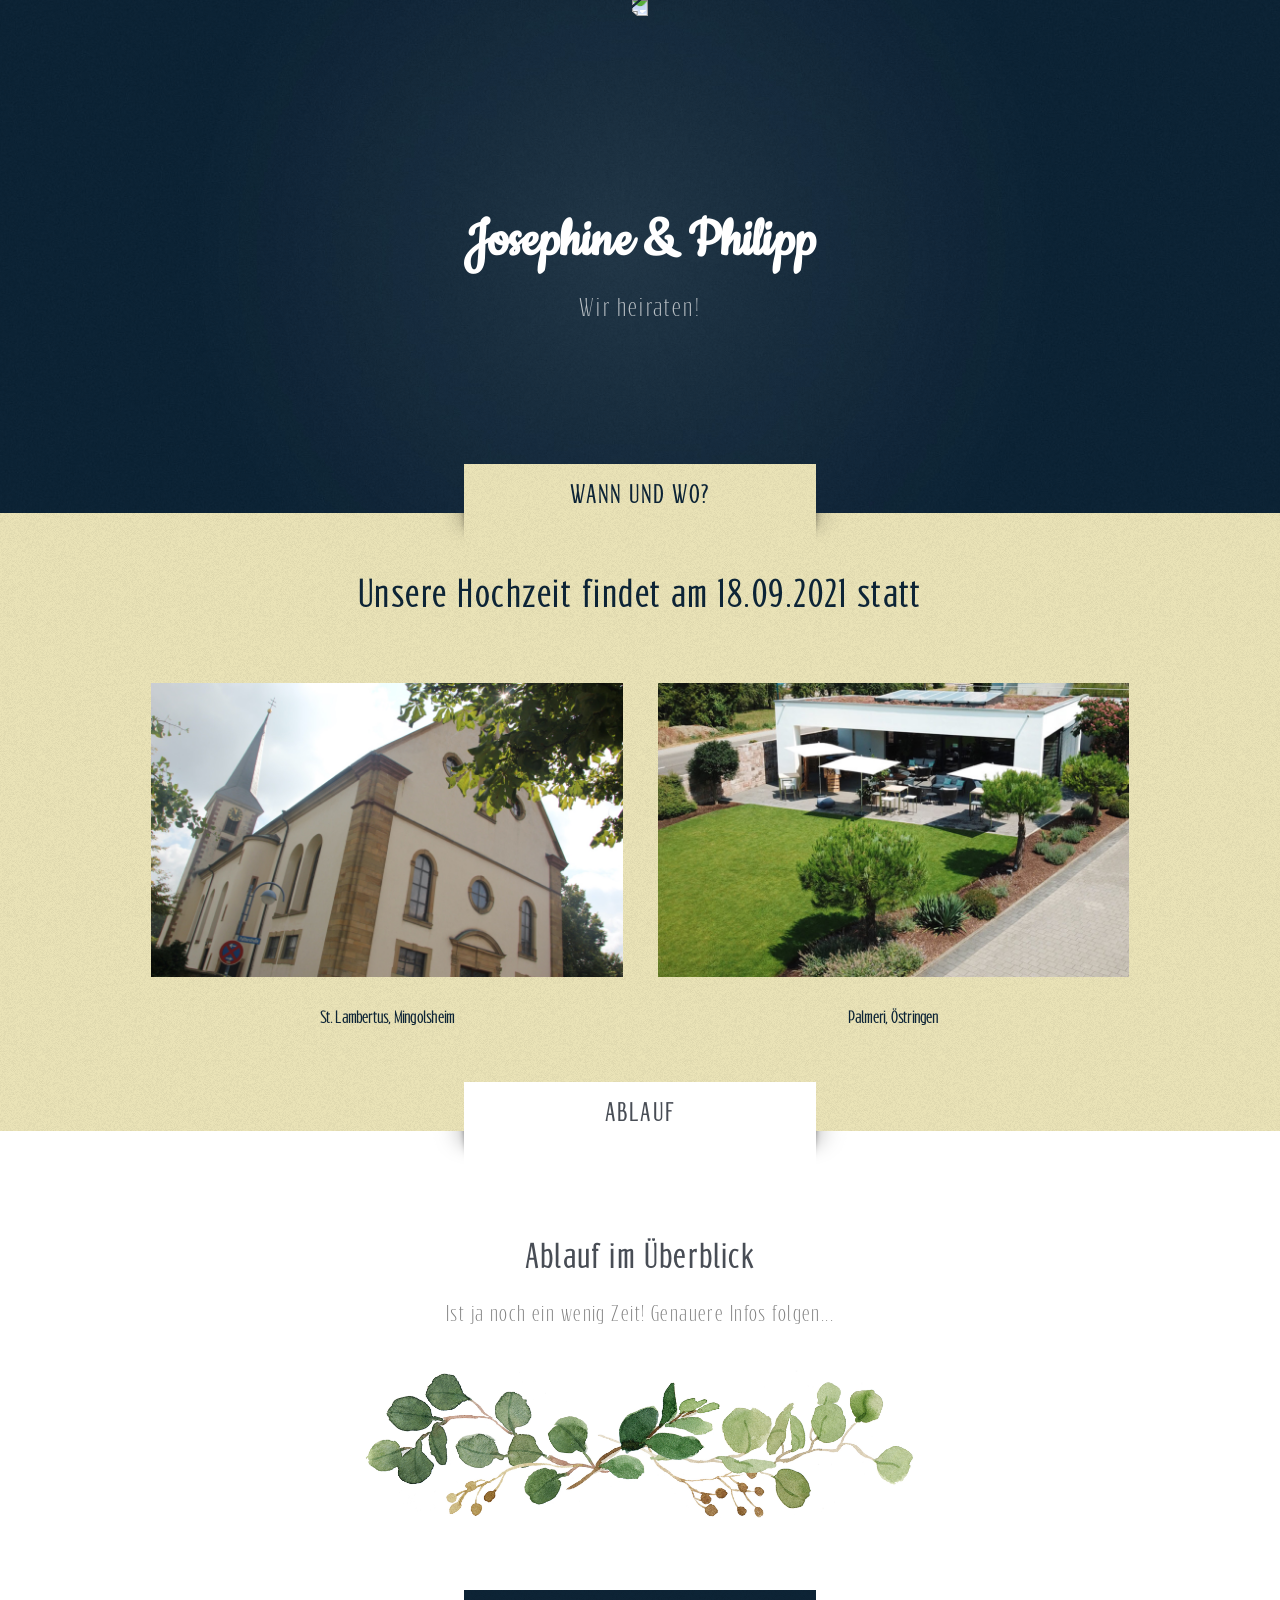
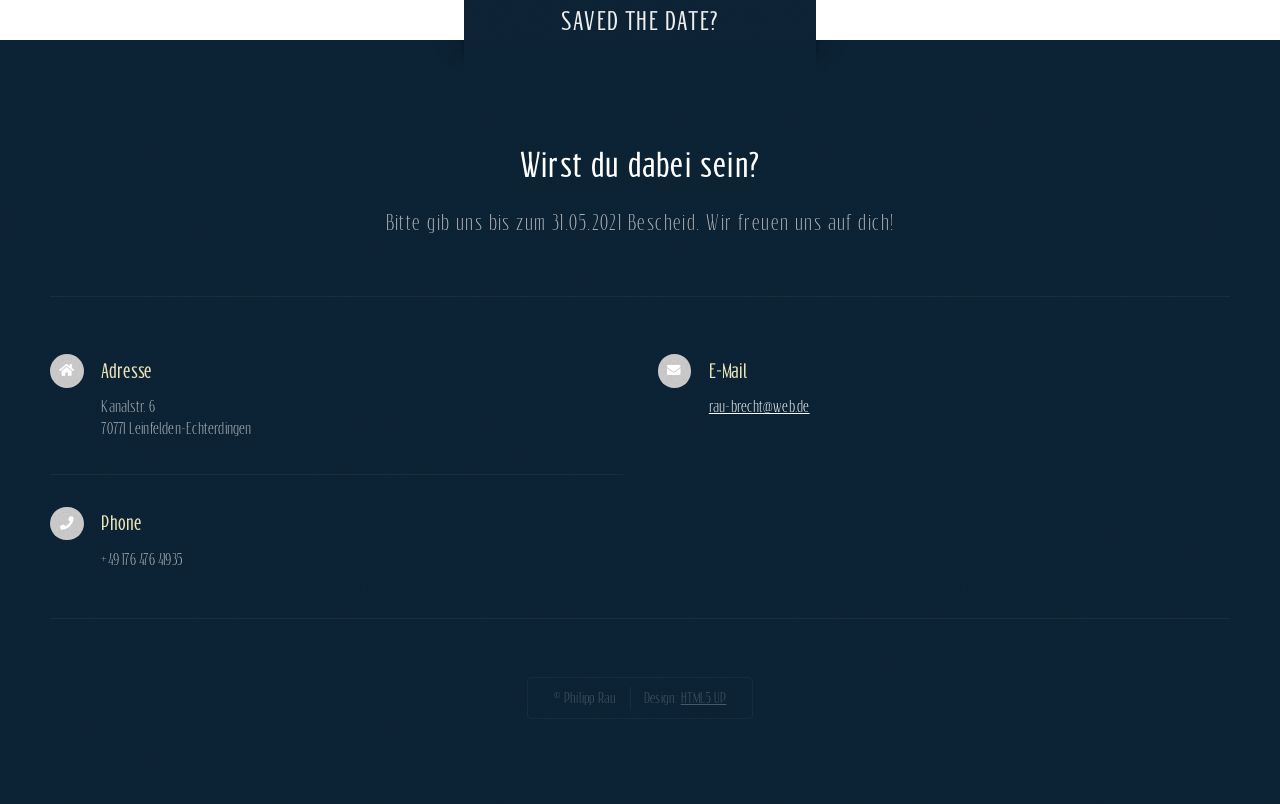
==== commit 80b2f732: "added assets/css/main.css and index.html" ====
--- a/index.html
+++ b/index.html
@@ -101,7 +101,7 @@
 							<section id="features">
 								<header class="style1">
 									<h2>Ablauf im Überblick</h2>
-									<p>Ist ja noch ein wenig Zeit! Genauere Infos folgen..</p>
+									<p style="color: grey;">Ist ja noch ein wenig Zeit! Genauere Infos folgen...</p>
 								</header>
                                 
                                 <div class="row aln-center" style="margin-top: -5em">
@@ -211,7 +211,7 @@
 						<header class="style1">
 							<h2>Wirst du dabei sein?</h2>
 							<p>
-								Wir freuen uns auf dich!
+								Bitte gib uns bis zum 31.05.2021 Bescheid. Wir freuen uns auf dich!
 							</p>
 						</header>
 						<div class="row">
@@ -258,7 +258,7 @@
 											</div>
 											<div class="col-6 col-12-small">
 												<section>
-													<h3 class="icon solid fa-envelope">Email</h3>
+													<h3 class="icon solid fa-envelope">E-Mail</h3>
 													<p>
 														<a href="mailto:rau-brecht@web.de">rau-brecht@web.de</a>
 													</p>
--- a/assets/css/main.css
+++ b/assets/css/main.css
@@ -2110,7 +2110,7 @@
 
 		#logo p {
 			color: #eee;
-			color: rgba(255, 255, 255, 0.5);
+			color: rgba(255, 255, 255, 0.7);
 			margin: 2em 0 0 0;
 			display: block;
 			letter-spacing: 0.1em;
@@ -2286,7 +2286,7 @@
 	#footer {
 		background: rgb(13,36,54) url("images/overlay.png");
 		color: #eee;
-		color: rgba(255, 255, 255, 0.5);
+		color: rgba(255, 255, 255, 0.7);
 		padding-bottom: 6em;
 	}
 
@@ -2366,7 +2366,7 @@
 			}
 
 			#footer header.style1 .p {
-				color: inherit;
+				color: #fff;
 			}
 
 		#footer .feature-list {
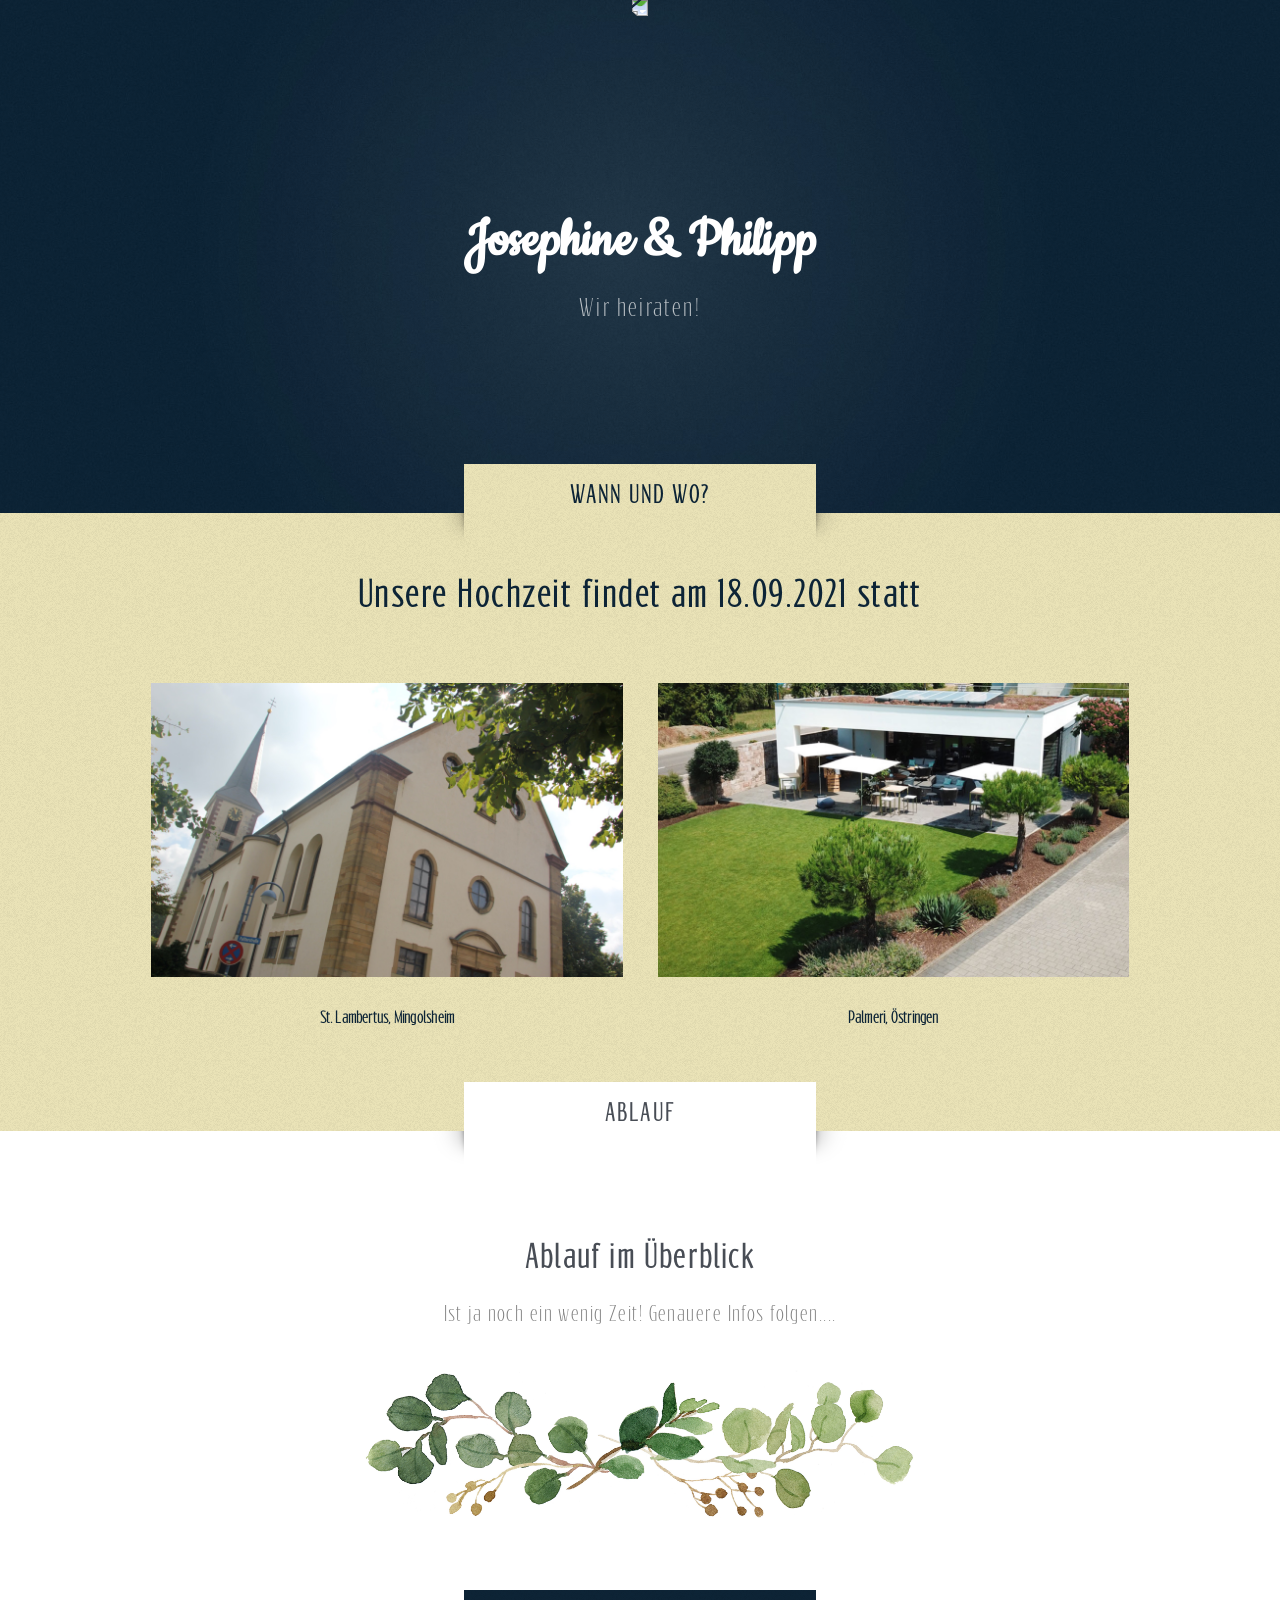
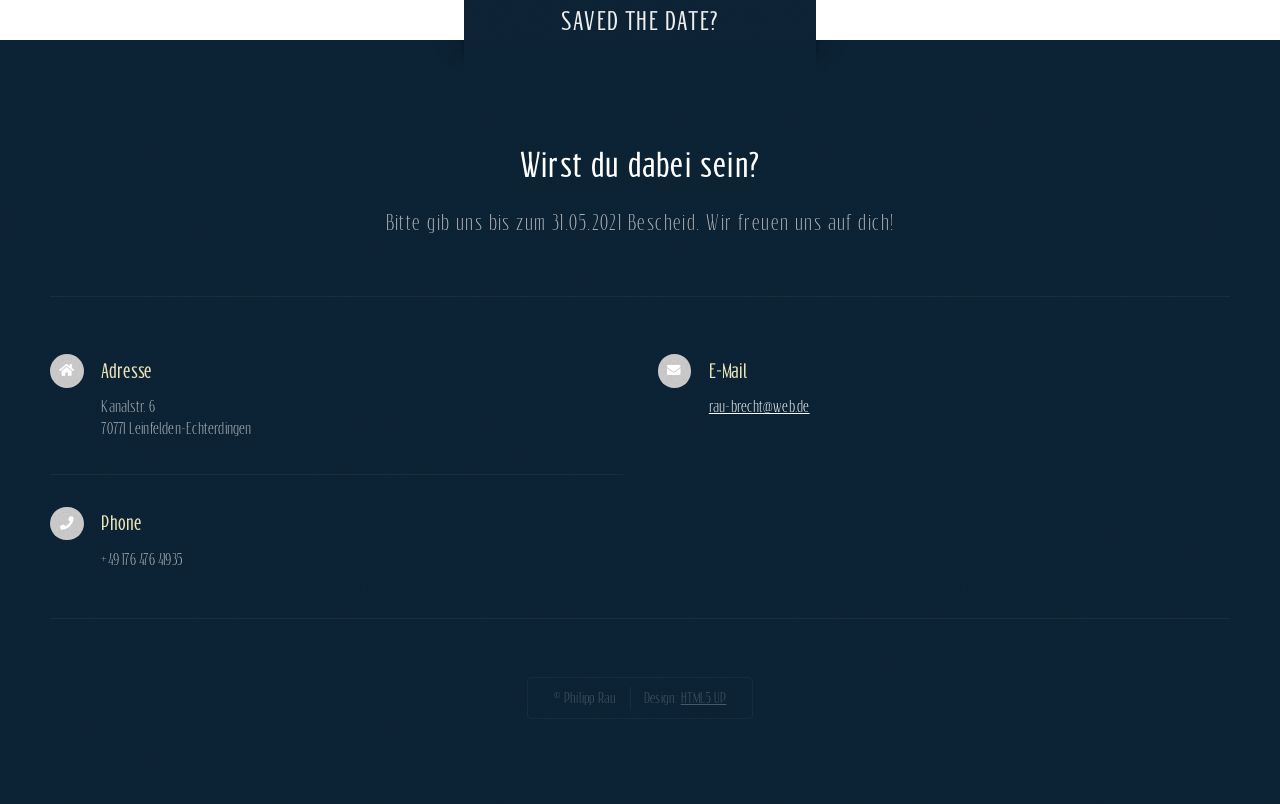
==== commit b28efd1d: "test" ====
--- a/index.html
+++ b/index.html
@@ -101,7 +101,7 @@
 							<section id="features">
 								<header class="style1">
 									<h2>Ablauf im Überblick</h2>
-									<p style="color: grey;">Ist ja noch ein wenig Zeit! Genauere Infos folgen...</p>
+									<p style="color: grey;">Ist ja noch ein wenig Zeit! Genauere Infos folgen....</p>
 								</header>
                                 
                                 <div class="row aln-center" style="margin-top: -5em">
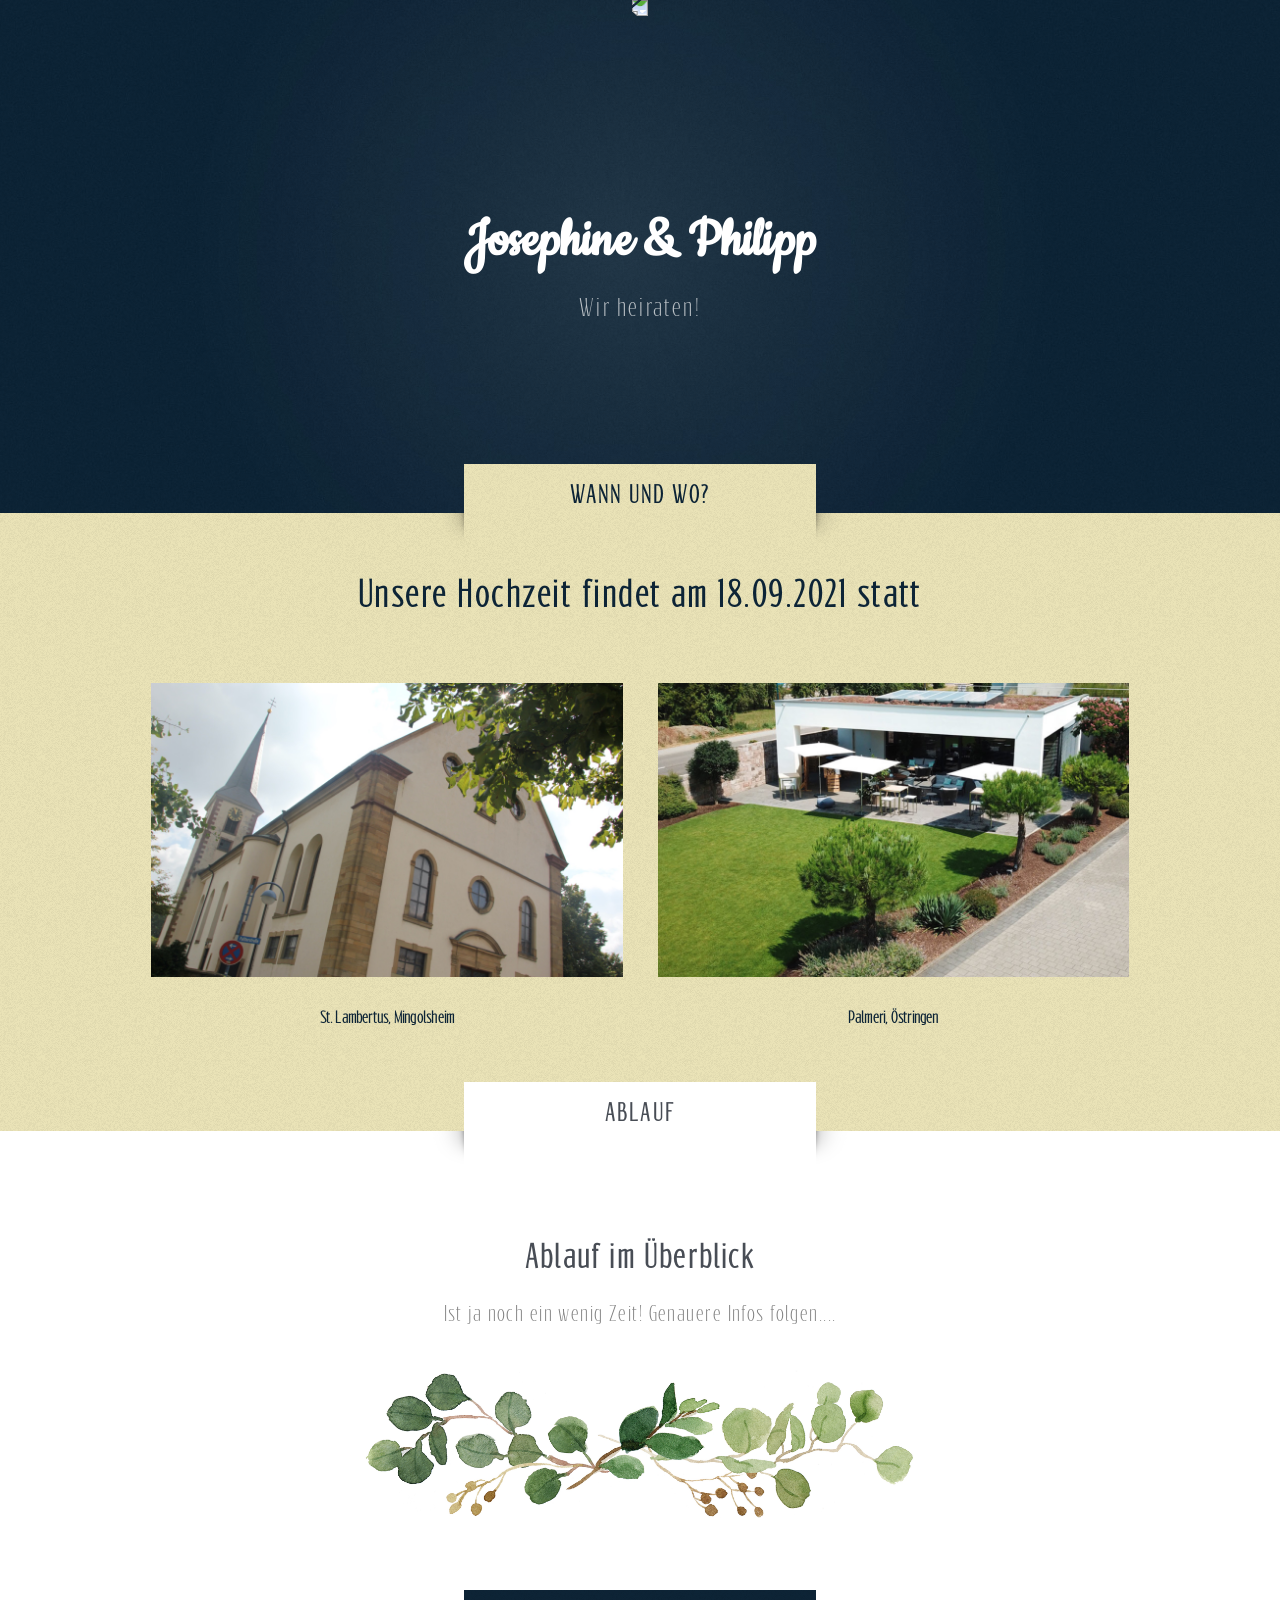
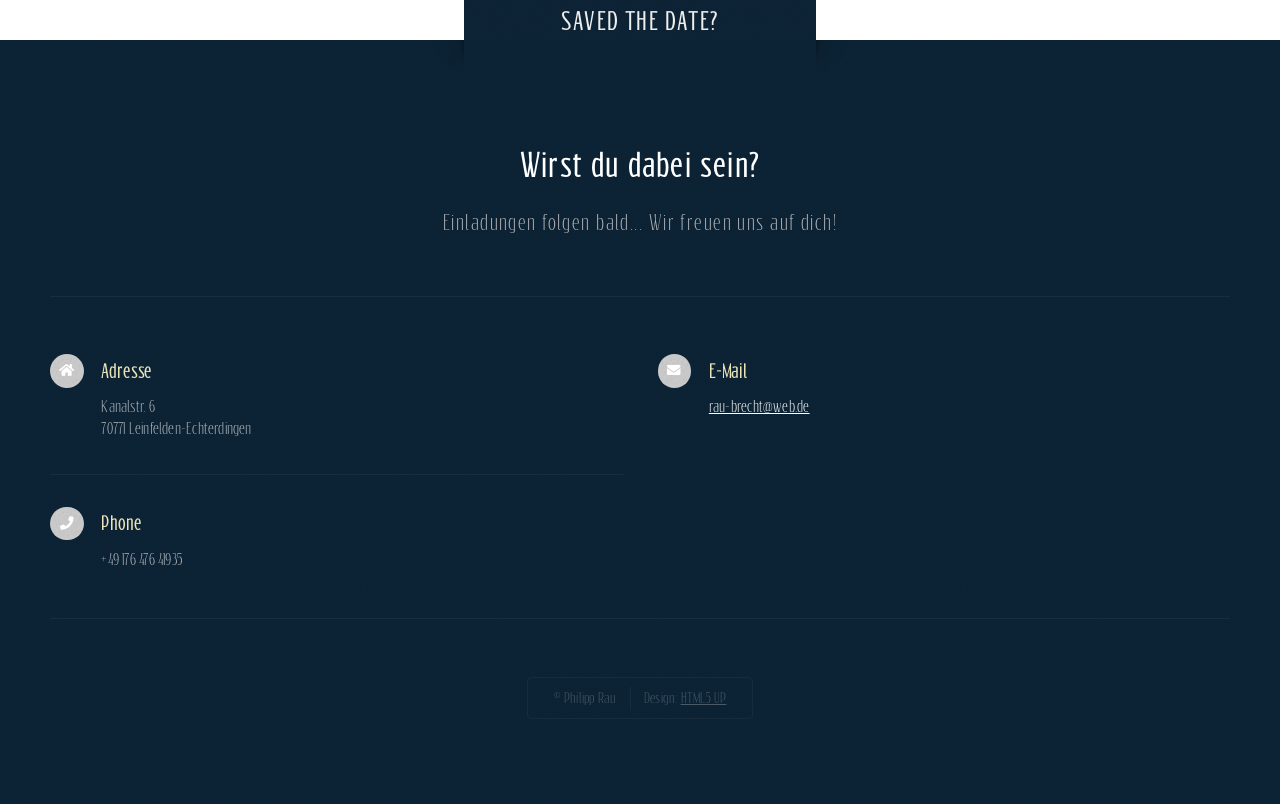
==== commit 3b94074b: "update" ====
--- a/index.html
+++ b/index.html
@@ -211,7 +211,7 @@
 						<header class="style1">
 							<h2>Wirst du dabei sein?</h2>
 							<p>
-								Bitte gib uns bis zum 31.05.2021 Bescheid. Wir freuen uns auf dich!
+								Einladungen folgen bald... Wir freuen uns auf dich!
 							</p>
 						</header>
 						<div class="row">
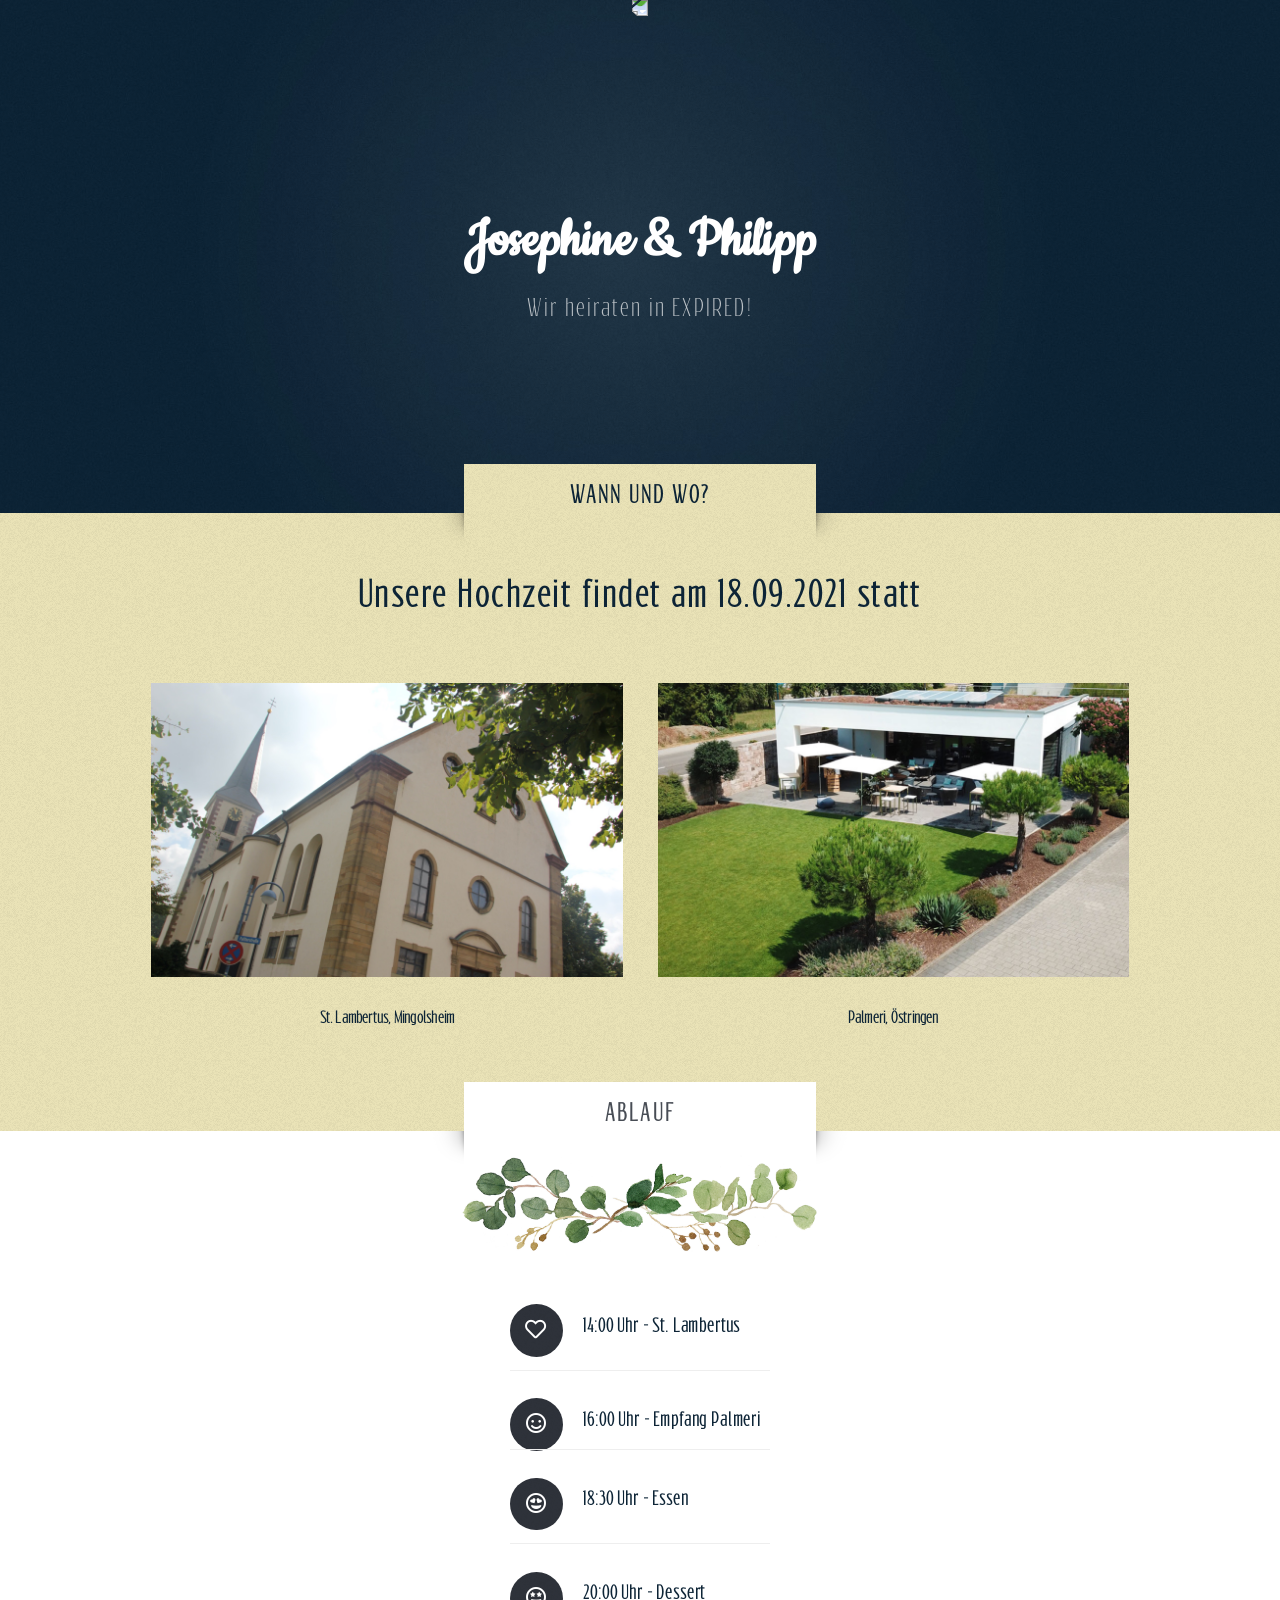
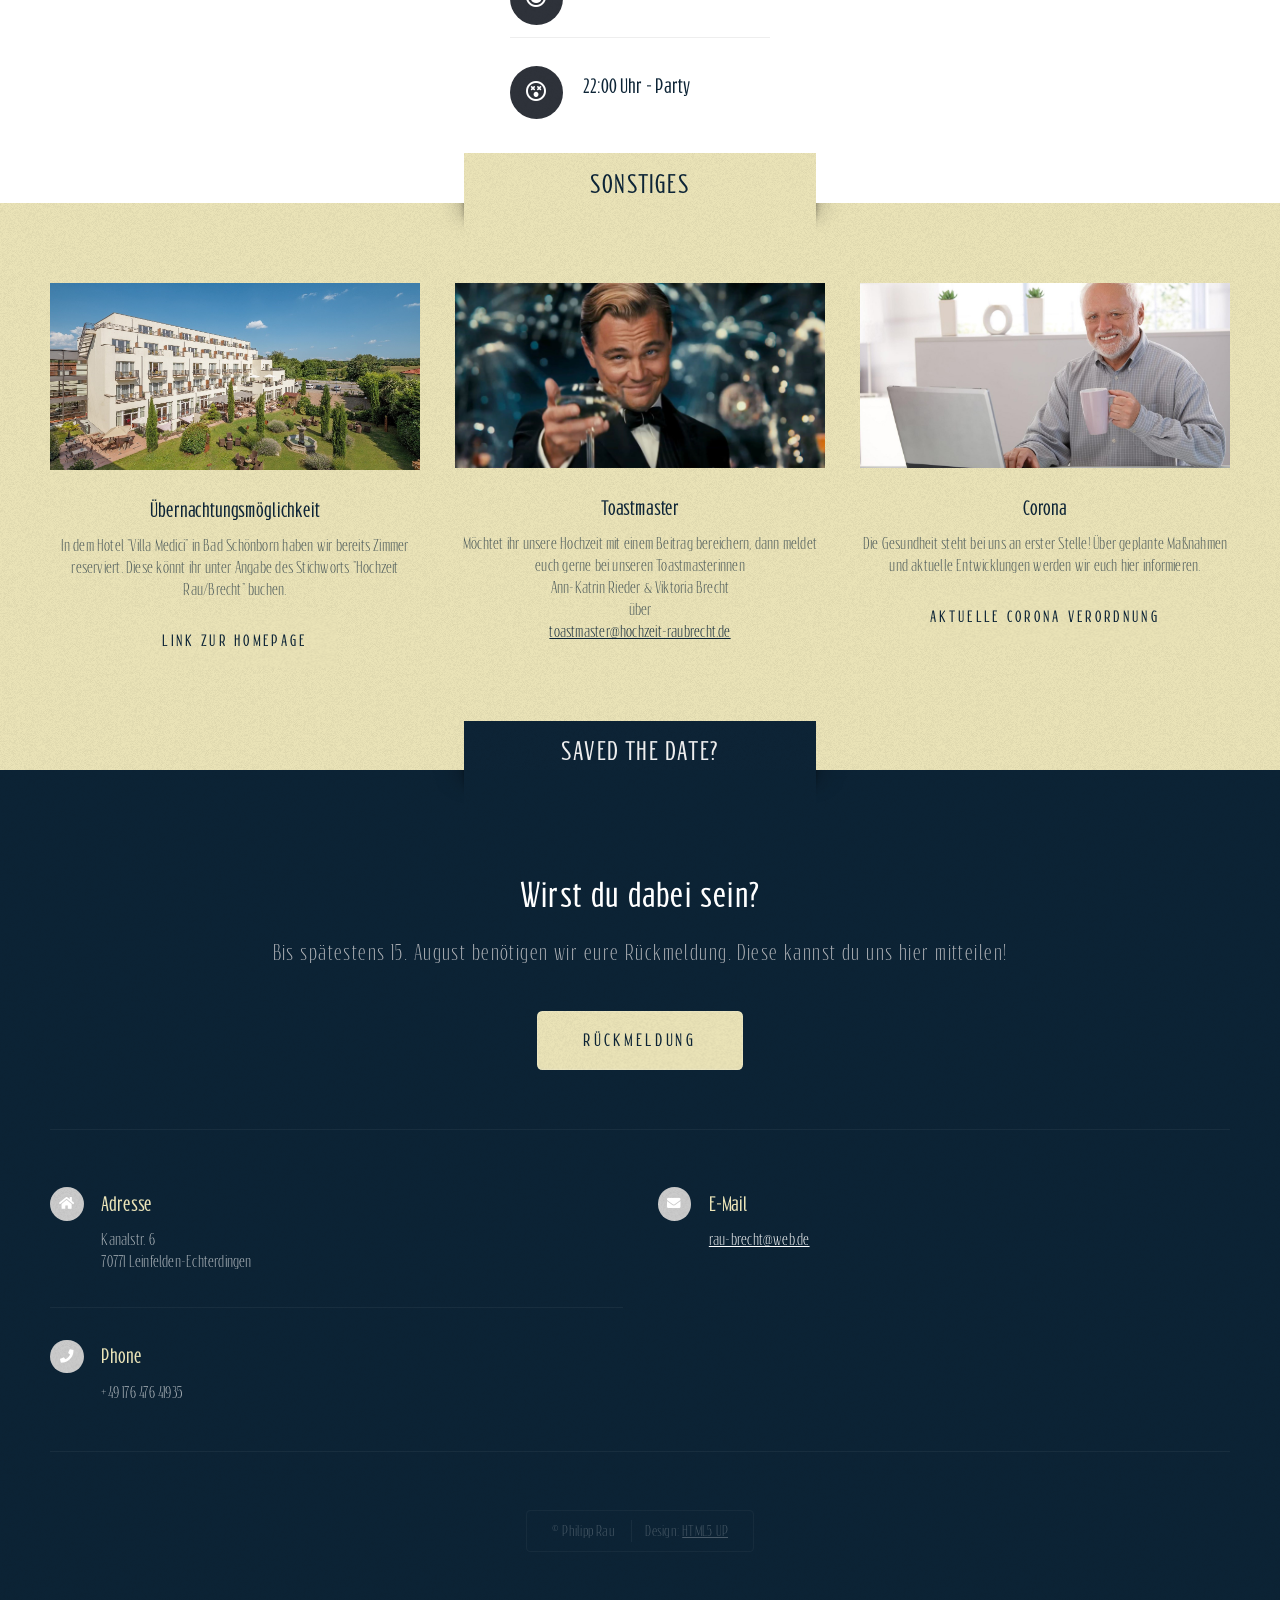
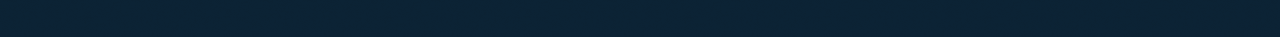
==== commit 3e74b42b: "v2" ====
--- a/index.html
+++ b/index.html
@@ -5,27 +5,30 @@
 	Free for personal and commercial use under the CCA 3.0 license (html5up.net/license)
 -->
 <html>
-	<head>
-		<title>Hochzeit</title>
-		<meta charset="utf-8" />
-		<meta name="viewport" content="width=device-width, initial-scale=1, user-scalable=no" />
-		<link rel="stylesheet" href="assets/css/main.css" />
-        <link href="https://fonts.googleapis.com/css2?family=Cookie&family=Raleway:wght@300&display=swap" rel="stylesheet">
-	</head>
-	<body class="homepage is-preload">
-		<div id="page-wrapper">
-        
-			<!-- Header -->
-				<section id="header" class="wrapper">
-                    <img src="images/leaf%20frame%207.png" class="rotateimg180" style="max-width: 100vw; max-height: 13em; position:absolute; top: 0">
-					<!-- Logo -->
-						<div id="logo">
-							<h1 style="font-family: 'Cookie', cursive;">Josephine & Philipp</h1>
-							<p>Wir heiraten!</p>
-						</div>
-
-					<!-- Nav -->
-<!--
+
+<head>
+	<title>Hochzeit</title>
+	<meta charset="utf-8" />
+	<meta name="viewport" content="width=device-width, initial-scale=1, user-scalable=no" />
+	<link rel="stylesheet" href="assets/css/main.css" />
+	<link href="https://fonts.googleapis.com/css2?family=Cookie&family=Raleway:wght@300&display=swap" rel="stylesheet">
+</head>
+
+<body class="homepage is-preload">
+	<div id="page-wrapper">
+
+		<!-- Header -->
+		<section id="header" class="wrapper">
+			<img src="images/leaf%20frame%207.png" class="rotateimg180"
+				style="max-width: 100vw; max-height: 13em; position:absolute; top: 0">
+			<!-- Logo -->
+			<div id="logo">
+				<h1 style="font-family: 'Cookie', cursive;">Josephine & Philipp</h1>
+				<p>Wir heiraten in <span id="demo"></span>!</p>
+			</div>
+
+			<!-- Nav -->
+			<!--
 						<nav id="nav">
 							<ul>
 								<li class="current"><a href="index.html">Home</a></li>
@@ -55,167 +58,185 @@
 						</nav>
 -->
 
-				</section>
-
-			<!-- Intro -->
-				<section id="intro" class="wrapper style1">
-					<div class="title">Wann und wo?</div>
-					<div class="container">
-						<p class="style2" style="padding-top: 0em!important;">Unsere Hochzeit findet am 18.09.2021 statt</p>
-                        <div class="row aln-center">
-							<div class="col-5 col-12-medium">
-								<section class="highlight">
-									<a class="image featured"><img src="images/Lambertus2_small.jpg" alt=""/></a>
-									<h3>St. Lambertus, Mingolsheim</h3>
-								</section>
-							</div>
-							<div class="col-5 col-12-medium">
-								<section class="highlight">
-									<a href="https://palmeri.de/privates-catering/locations/p-im-palazzino/" class="image featured"><img src="images/Palmeri1_small.jpg" alt="" /></a>
-									<h3><a href="https://palmeri.de/privates-catering/locations/p-im-palazzino/">Palmeri, Östringen</a></h3>
-
-								</section>
-							</div>
-						</div>
-<!--
+		</section>
+
+		<!-- Intro -->
+		<section id="intro" class="wrapper style1">
+			<div class="title">Wann und wo?</div>
+			<div class="container">
+				<p class="style2" style="padding-top: 0em!important;">Unsere Hochzeit findet am 18.09.2021 statt</p>
+				<div class="row aln-center">
+					<div class="col-5 col-12-medium">
+						<section class="highlight">
+							<a class="image featured"><img src="images/Lambertus2_small.jpg" alt="" /></a>
+							<h3>St. Lambertus, Mingolsheim</h3>
+						</section>
+					</div>
+					<div class="col-5 col-12-medium">
+						<section class="highlight">
+							<a href="https://palmeri.de/privates-catering/locations/p-im-palazzino/"
+								class="image featured"><img src="images/Palmeri1_small.jpg" alt="" /></a>
+							<h3><a href="https://palmeri.de/privates-catering/locations/p-im-palazzino/">Palmeri,
+									Östringen</a></h3>
+
+						</section>
+					</div>
+				</div>
+				<!--
 						<ul class="actions">
 							<li><a href="#" class="button style3 large">Proceed</a></li>
 						</ul>
 -->
-					</div>
-				</section>
-
-			<!-- Main -->
-				<section id="main" class="wrapper style2">
-					<div class="title">Ablauf</div>
-					<div class="container">
-
-						<!-- Image -->
-<!--
+			</div>
+		</section>
+
+		<!-- Main -->
+		<section id="main" class="wrapper style2">
+			<div class="title">Ablauf</div>
+			<div class="container">
+
+				<!-- Image -->
+				<!--
 							<a href="#" class="image featured">
 								<img src="images/pic01.jpg" alt="" />
 							</a>
 -->
 
-						<!-- Features -->
-							<section id="features">
-								<header class="style1">
-									<h2>Ablauf im Überblick</h2>
-									<p style="color: grey;">Ist ja noch ein wenig Zeit! Genauere Infos folgen....</p>
-								</header>
-                                
-                                <div class="row aln-center" style="margin-top: -5em">
-                                    <div class="col-6 col-12-medium">
-                                    <img src="images/leaf%20frame%2014.jpg" style="width: 100%;">
-                                    </div>
-                                </div>
-                                
-<!--
-								<div class="feature-list">
-									<div class="row">
-										<div class="col-6 col-12-medium">
-											<section>
-												<h3 class="icon fa-heart">Kirche</h3>
-												<p>Eget mattis at, laoreet vel et velit aliquam diam ante, aliquet sit amet vulputate et magna feugiat laoreet vel velit lorem.</p>
-											</section>
-										</div>
-										<div class="col-6 col-12-medium">
-											<section>
-												<h3 class="icon solid fa-smile">Sektempfang</h3>
-												<p>Eget mattis at, laoreet vel et velit aliquam diam ante, aliquet sit amet vulputate et magna feugiat laoreet vel velit lorem.</p>
-											</section>
-										</div>
-										<div class="col-6 col-12-medium">
-											<section>
-												<h3 class="icon fa-grin-hearts">Essen</h3>
-												<p>Eget mattis at, laoreet vel et velit aliquam diam ante, aliquet sit amet vulputate et magna feugiat laoreet vel velit lorem.</p>
-											</section>
-										</div>
-										<div class="col-6 col-12-medium">
-											<section>
-												<h3 class="icon solid fa-grin-stars">Party</h3>
-												<p>Eget mattis at, laoreet vel et velit aliquam diam ante, aliquet sit amet vulputate et magna feugiat laoreet vel velit lorem.</p>
-											</section>
-										</div>
-										<div class="col-12 col-12-medium">
-											<section>
-												<h3 class="icon solid fa-dizzy">Hangover</h3>
-												<p>Eget mattis at, laoreet vel et velit aliquam diam ante, aliquet sit amet vulputate et magna feugiat laoreet vel velit lorem.</p>
-											</section>
-										</div>
-										<div class="col-6 col-12-medium">
-											<section>
-												<h3 class="icon solid fa-check">Dolore laoreet aliquam mattis</h3>
-												<p>Eget mattis at, laoreet vel et velit aliquam diam ante, aliquet sit amet vulputate et magna feugiat laoreet vel velit lorem.</p>
-											</section>
-										</div>
-									</div>
-								</div>
--->
-<!--
-								<ul class="actions special">
+				<!-- Features -->
+				<section id="features" >
+					<!-- <header class="style1">
+						<h2>Ablauf im Überblick</h2>
+						<p style="color: grey;">Ist ja noch ein wenig Zeit! Genauere Infos folgen....</p>
+					</header> -->
+
+					<div class="row aln-center" style="margin-top: -5em">
+						<div class="col-4 col-6-medium">
+							<img src="images/leaf%20frame%2014.jpg" style="width: 100%;">
+						</div>
+					</div>
+
+					<div class="feature-list" style="margin-top: 4em;">
+						<div class="row" >
+							<div class="col-4 col-4-medium" style="margin-top: -1em;"></div>
+							<div class="col-4 col-6-medium" style="margin-top: -1em;">
+								<section>
+									<h3 class="icon fa-heart" style="color: rgb(13,36,54) !important">14:00 Uhr - St. Lambertus</h3>
+									<p></p>
+								</section>	
+							</div>
+							<div class="col-4 col-4-medium" style="margin-top: -1em;"></div>
+							<div class="col-4 col-4-medium" style="margin-top: -1em;"></div>
+							<div class="col-4 col-6-medium" style="margin-top: -1em;">
+								<section>
+									<h3 class="icon fa-smile"  style="color: rgb(13,36,54) !important;">16:00 Uhr - Empfang Palmeri</h3>
+									<p></p>
+								</section>
+							</div>
+							<div class="col-4 col-4-medium" style="margin-top: -2em;"></div>
+							<div class="col-4 col-4-medium" style="margin-top: -2em;"></div>
+							<div class="col-4 col-6-medium" style="margin-top: -2em;">
+								<section>
+									<h3 class="icon fa-grin-hearts" style="color: rgb(13,36,54) !important">18:30 Uhr - Essen</h3>
+									<p ></p>
+								</section>		
+							</div>
+							<div class="col-4 col-4-medium" style="margin-top: -1em;"></div>
+							<div class="col-4 col-4-medium" style="margin-top: -1em;"></div>
+							<div class="col-4 col-6-medium" style="margin-top: -1em;">
+								<section>
+									<h3 class="icon fa-grin-stars" style="color: rgb(13,36,54) !important">20:00 Uhr - Dessert</h3>
+									<p ></p>
+								</section>
+									
+							</div>
+							<div class="col-4 col-4-medium" style="margin-top: -1em;"></div>
+							<div class="col-4 col-4-medium" style="margin-top: -1em;"></div>
+							<div class="col-4 col-6-medium" style="margin-top: -1em;">
+								<section>
+									<h3 class="icon fa-dizzy" style="color: rgb(13,36,54) !important">22:00 Uhr - Party</h3>
+									<p ></p>
+								</section>
+									
+							</div>
+						</div>
+					</div>
+
+
+					<!-- <ul class="actions special">
 									<li><a href="#" class="button style1 large">Get Started</a></li>
 									<li><a href="#" class="button style2 large">More Info</a></li>
-								</ul>
--->
-							</section>
-
-					</div>
+								</ul> -->
+
 				</section>
 
-			<!-- Highlights -->
-<!--
-				<section id="highlights" class="wrapper style3">
-					<div class="title">OMG Geschenke?</div>
+			</div>
+		</section>
+
+		<!-- Highlights -->
+		
+				<section id="highlights" class="wrapper style1">
+					<div class="title">Sonstiges</div>
 					<div class="container">
+						<marquee scrollamount="15" scrolldelay="100">
+							<!-- <h2>++++ PANIK!!! <span id="demo"></span> ++++ </h2> -->
+							
+						</marquee>
+						<!-- <p id="demo"></p> -->
 						<div class="row aln-center">
 							<div class="col-4 col-12-medium">
 								<section class="highlight">
-									<a href="#" class="image featured"><img src="images/pic02.jpg" alt="" /></a>
-									<h3><a href="#">Geschenk 1</a></h3>
-									<p>Eget mattis at, laoreet vel amet sed velit aliquam diam ante, dolor aliquet sit amet vulputate mattis amet laoreet lorem.</p>
-									<ul class="actions">
-										<li><a href="#" class="button style1">Learn More</a></li>
+									<a href="https://www.hotel-villa-medici.de/de/home" class="image featured"><img src="images/Villa.jpg" alt="" /></a>
+									<h3><a href="https://www.hotel-villa-medici.de/de/home">Übernachtungsmöglichkeit</a></h3>
+									<p>In dem Hotel "Villa Medici" in Bad Schönborn haben wir bereits Zimmer reserviert. Diese könnt ihr unter Angabe des Stichworts "Hochzeit Rau/Brecht" buchen.</p>
+									<ul class="actions" style="margin-top: -1em;">
+										<li><a href="https://www.hotel-villa-medici.de/de/home" class="button style1">Link zur Homepage</a></li>
 									</ul>
 								</section>
 							</div>
 							<div class="col-4 col-12-medium">
 								<section class="highlight">
-									<a href="#" class="image featured"><img src="images/pic03.jpg" alt="" /></a>
-									<h3><a href="#">Geschenk 2</a></h3>
-									<p>Eget mattis at, laoreet vel amet sed velit aliquam diam ante, dolor aliquet sit amet vulputate mattis amet laoreet lorem.</p>
-									<ul class="actions">
+									<a href="mailto:toastmaster@hochzeit-raubrecht.de" class="image featured"><img src="images/toast.jpg" alt="" /></a>
+									<h3><a href="mailto:toastmaster@hochzeit-raubrecht.de">Toastmaster</a></h3>
+									<p>Möchtet ihr unsere Hochzeit mit einem Beitrag bereichern, dann meldet euch gerne bei unseren Toastmasterinnen <br> Ann-Katrin Rieder & Viktoria Brecht <br> über <br><a href="mailto:toastmaster@hochzeit-raubrecht.de">toastmaster@hochzeit-raubrecht.de</a></p>
+									<!-- <ul class="actions">
 										<li><a href="#" class="button style1">Learn More</a></li>
-									</ul>
+									</ul> -->
 								</section>
 							</div>
 							<div class="col-4 col-12-medium">
 								<section class="highlight">
-									<a href="#" class="image featured"><img src="images/pic04.jpg" alt="" /></a>
-									<h3><a href="#">Geschenk 3</a></h3>
-									<p>Eget mattis at, laoreet vel amet sed velit aliquam diam ante, dolor aliquet sit amet vulputate mattis amet laoreet lorem.</p>
-									<ul class="actions">
-										<li><a href="#" class="button style1">Learn More</a></li>
+									<a href="https://www.baden-wuerttemberg.de/fileadmin/redaktion/dateien/PDF/Coronainfos/210603_auf_einen_Blick.pdf" class="image featured"><img src="images/corona.jpg" alt="" /></a>
+									<h3><a href="https://www.baden-wuerttemberg.de/fileadmin/redaktion/dateien/PDF/Coronainfos/210603_auf_einen_Blick.pdf">Corona</a></h3>
+									<p>Die Gesundheit steht bei uns an erster Stelle! Über geplante Maßnahmen und aktuelle Entwicklungen werden wir euch hier informieren.</p>
+									<ul class="actions" style="margin-top: -1em;">
+										<li><a href="https://www.baden-wuerttemberg.de/fileadmin/redaktion/dateien/PDF/Coronainfos/210603_auf_einen_Blick.pdf" class="button style1">Aktuelle Corona Verordnung</a></li>
 									</ul>
 								</section>
 							</div>
 						</div>
 					</div>
 				</section>
--->
-
-			<!-- Footer -->
-				<section id="footer" class="wrapper">
-					<div class="title">Saved the date?</div>
-					<div class="container">
-						<header class="style1">
-							<h2>Wirst du dabei sein?</h2>
-							<p>
-								Einladungen folgen bald... Wir freuen uns auf dich!
-							</p>
-						</header>
-						<div class="row">
-<!--
+
+
+		<!-- Footer -->
+		<section id="footer" class="wrapper">
+			<div class="title">Saved the date?</div>
+			<div class="container">
+				<header class="style1">
+					<h2>Wirst du dabei sein?</h2>
+					<p>
+						Bis spätestens 15. August benötigen wir eure Rückmeldung. Diese kannst du uns hier mitteilen!
+					</p>
+					<ul class="actions special">
+						<li>
+							<a href="https://docs.google.com/forms/d/e/1FAIpQLScp7GXGxJo4MU6C6Yaf6qGIOU_xlnVxCFLuyswzn0pRxIFGkQ/viewform"
+								class="button style1 large">Rückmeldung
+							</a>
+						</li>
+					</ul>
+				</header>
+				<div class="row">
+					<!--
 							<div class="col-6 col-12-medium">
 
 									<section>
@@ -242,60 +263,92 @@
 
 							</div>
 -->
-							<div class="col-12 col-12-medium">
-
-								<!-- Contact -->
-									<section class="feature-list small">
-										<div class="row">
-											<div class="col-6 col-12-small">
-												<section>
-													<h3 class="icon solid fa-home">Adresse</h3>
-													<p>
-														Kanalstr. 6<br />
-														70771 Leinfelden-Echterdingen
-													</p>
-												</section>
-											</div>
-											<div class="col-6 col-12-small">
-												<section>
-													<h3 class="icon solid fa-envelope">E-Mail</h3>
-													<p>
-														<a href="mailto:rau-brecht@web.de">rau-brecht@web.de</a>
-													</p>
-												</section>
-											</div>
-											<div class="col-6 col-12-small">
-												<section>
-													<h3 class="icon solid fa-phone">Phone</h3>
-													<p>
-														+49 176 476 41935
-													</p>
-												</section>
-											</div>
-										</div>
+					<div class="col-12 col-12-medium">
+
+						<!-- Contact -->
+						<section class="feature-list small">
+							<div class="row">
+								<div class="col-6 col-12-small">
+									<section>
+										<h3 class="icon solid fa-home">Adresse</h3>
+										<p>
+											Kanalstr. 6<br />
+											70771 Leinfelden-Echterdingen
+										</p>
 									</section>
-
-							</div>
-						</div>
-						<div id="copyright">
-							<ul>
-								<li>&copy; Philipp Rau</li><li>Design: <a href="http://html5up.net">HTML5 UP</a></li>
-							</ul>
-						</div>
-					</div>
-				</section>
-
-		</div>
-
-		<!-- Scripts -->
-
-
-			<script src="assets/js/jquery.min.js"></script>
-<!--			<script src="assets/js/jquery.dropotron.min.js"></script>-->
-			<script src="assets/js/browser.min.js"></script>
-			<script src="assets/js/breakpoints.min.js"></script>
-			<script src="assets/js/util.js"></script>
-			<script src="assets/js/main.js"></script>
-
-	</body>
+								</div>
+								<div class="col-6 col-12-small">
+									<section>
+										<h3 class="icon solid fa-envelope">E-Mail</h3>
+										<p>
+											<a href="mailto:rau-brecht@web.de">rau-brecht@web.de</a>
+										</p>
+									</section>
+								</div>
+								<div class="col-6 col-12-small">
+									<section>
+										<h3 class="icon solid fa-phone">Phone</h3>
+										<p>
+											+49 176 476 41935
+										</p>
+									</section>
+								</div>
+							</div>
+						</section>
+
+					</div>
+				</div>
+				<div id="copyright">
+					<ul>
+						<li>&copy; Philipp Rau</li>
+						<li>Design: <a href="http://html5up.net">HTML5 UP</a></li>
+					</ul>
+				</div>
+			</div>
+		</section>
+
+	</div>
+
+	<!-- Scripts -->
+
+
+	<script src="assets/js/jquery.min.js"></script>
+	<!--			<script src="assets/js/jquery.dropotron.min.js"></script>-->
+	<script src="assets/js/browser.min.js"></script>
+	<script src="assets/js/breakpoints.min.js"></script>
+	<script src="assets/js/util.js"></script>
+	<script src="assets/js/main.js"></script>
+	<script>
+		// Set the date we're counting down to
+		var countDownDate = new Date("Sep 18, 2021 14:00:00").getTime();
+		
+		// Update the count down every 1 second
+		var x = setInterval(function() {
+		
+		  // Get today's date and time
+		  var now = new Date().getTime();
+		
+		  // Find the distance between now and the count down date
+		  var distance = countDownDate - now;
+		
+		  // Time calculations for days, hours, minutes and seconds
+		  var days = Math.floor(distance / (1000 * 60 * 60 * 24));
+		  var hours = Math.floor((distance % (1000 * 60 * 60 * 24)) / (1000 * 60 * 60));
+		  var minutes = Math.floor((distance % (1000 * 60 * 60)) / (1000 * 60));
+		  var seconds = Math.floor((distance % (1000 * 60)) / 1000);
+		
+		  // Display the result in the element with id="demo"
+		  document.getElementById("demo").innerHTML = days + " Tagen " + hours + " Stunden "
+		  + minutes + " Minuten " + seconds + " Sekunden ";
+		
+		  // If the count down is finished, write some text
+		  if (distance < 0) {
+			clearInterval(x);
+			document.getElementById("demo").innerHTML = "EXPIRED";
+		  }
+		}, 1000);
+		</script>
+
+</body>
+
 </html>
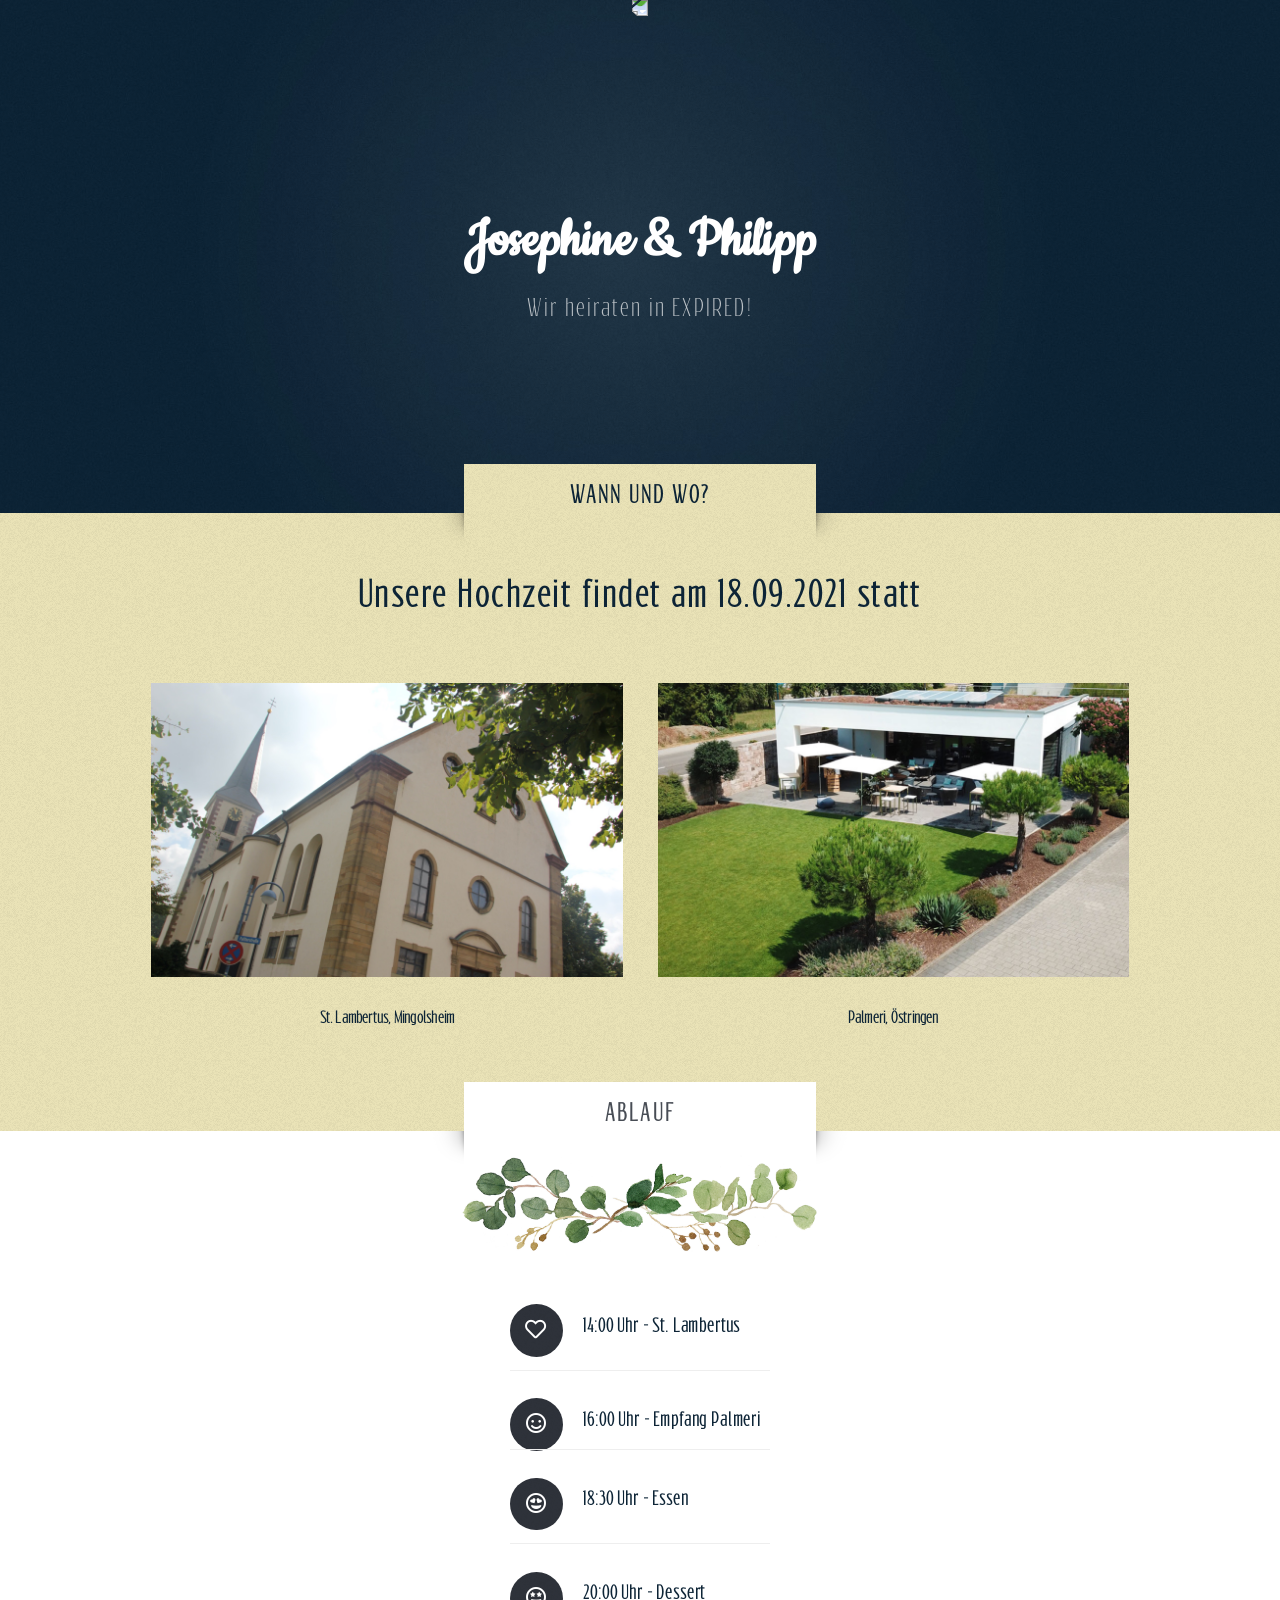
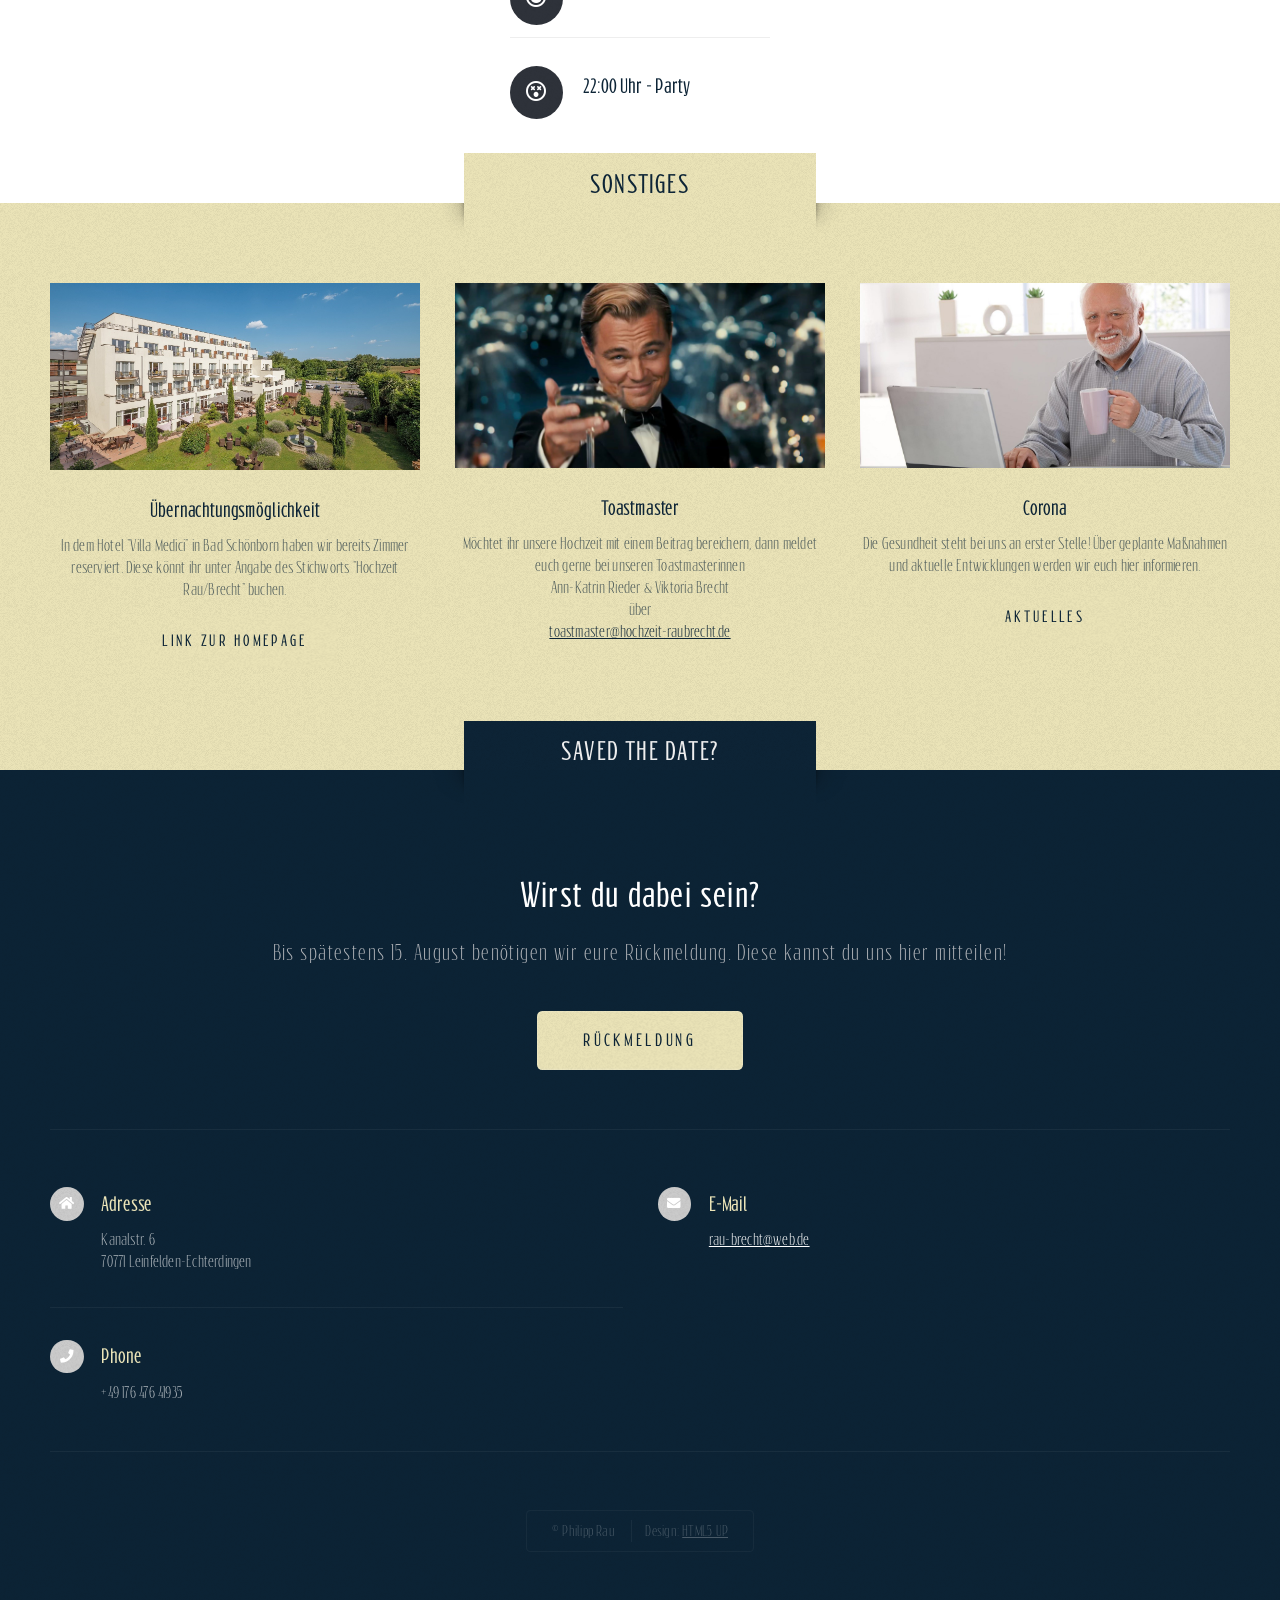
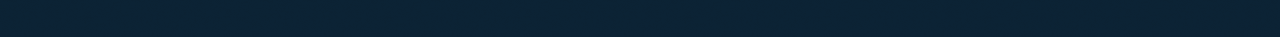
==== commit 26947903: "pdf" ====
--- a/index.html
+++ b/index.html
@@ -117,31 +117,31 @@
 
 					<div class="feature-list" style="margin-top: 4em;">
 						<div class="row" >
-							<div class="col-4 col-4-medium" style="margin-top: -1em;"></div>
+							<div class="col-4 col-3-medium" style="margin-top: -1em;"></div>
 							<div class="col-4 col-6-medium" style="margin-top: -1em;">
 								<section>
 									<h3 class="icon fa-heart" style="color: rgb(13,36,54) !important">14:00 Uhr - St. Lambertus</h3>
 									<p></p>
 								</section>	
 							</div>
-							<div class="col-4 col-4-medium" style="margin-top: -1em;"></div>
-							<div class="col-4 col-4-medium" style="margin-top: -1em;"></div>
+							<div class="col-4 col-3-medium" style="margin-top: -1em;"></div>
+							<div class="col-4 col-3-medium" style="margin-top: -1em;"></div>
 							<div class="col-4 col-6-medium" style="margin-top: -1em;">
 								<section>
 									<h3 class="icon fa-smile"  style="color: rgb(13,36,54) !important;">16:00 Uhr - Empfang Palmeri</h3>
 									<p></p>
 								</section>
 							</div>
-							<div class="col-4 col-4-medium" style="margin-top: -2em;"></div>
-							<div class="col-4 col-4-medium" style="margin-top: -2em;"></div>
+							<div class="col-4 col-3-medium" style="margin-top: -2em;"></div>
+							<div class="col-4 col-3-medium" style="margin-top: -2em;"></div>
 							<div class="col-4 col-6-medium" style="margin-top: -2em;">
 								<section>
 									<h3 class="icon fa-grin-hearts" style="color: rgb(13,36,54) !important">18:30 Uhr - Essen</h3>
 									<p ></p>
 								</section>		
 							</div>
-							<div class="col-4 col-4-medium" style="margin-top: -1em;"></div>
-							<div class="col-4 col-4-medium" style="margin-top: -1em;"></div>
+							<div class="col-4 col-3-medium" style="margin-top: -1em;"></div>
+							<div class="col-4 col-3-medium" style="margin-top: -1em;"></div>
 							<div class="col-4 col-6-medium" style="margin-top: -1em;">
 								<section>
 									<h3 class="icon fa-grin-stars" style="color: rgb(13,36,54) !important">20:00 Uhr - Dessert</h3>
@@ -149,8 +149,8 @@
 								</section>
 									
 							</div>
-							<div class="col-4 col-4-medium" style="margin-top: -1em;"></div>
-							<div class="col-4 col-4-medium" style="margin-top: -1em;"></div>
+							<div class="col-4 col-3-medium" style="margin-top: -1em;"></div>
+							<div class="col-4 col-3-medium" style="margin-top: -1em;"></div>
 							<div class="col-4 col-6-medium" style="margin-top: -1em;">
 								<section>
 									<h3 class="icon fa-dizzy" style="color: rgb(13,36,54) !important">22:00 Uhr - Party</h3>
@@ -205,11 +205,11 @@
 							</div>
 							<div class="col-4 col-12-medium">
 								<section class="highlight">
-									<a href="https://www.baden-wuerttemberg.de/fileadmin/redaktion/dateien/PDF/Coronainfos/210603_auf_einen_Blick.pdf" class="image featured"><img src="images/corona.jpg" alt="" /></a>
-									<h3><a href="https://www.baden-wuerttemberg.de/fileadmin/redaktion/dateien/PDF/Coronainfos/210603_auf_einen_Blick.pdf">Corona</a></h3>
+									<a href="images/210603_auf_einen_Blick.pdf" target="_blank" class="image featured"><img src="images/corona.jpg" alt="" /></a>
+									<h3><a href="images/210603_auf_einen_Blick.pdf" target="_blank">Corona</a></h3>
 									<p>Die Gesundheit steht bei uns an erster Stelle! Über geplante Maßnahmen und aktuelle Entwicklungen werden wir euch hier informieren.</p>
 									<ul class="actions" style="margin-top: -1em;">
-										<li><a href="https://www.baden-wuerttemberg.de/fileadmin/redaktion/dateien/PDF/Coronainfos/210603_auf_einen_Blick.pdf" class="button style1">Aktuelle Corona Verordnung</a></li>
+										<li><a href="images/210603_auf_einen_Blick.pdf" target="_blank" class="button style1">Aktuelles</a></li>
 									</ul>
 								</section>
 							</div>
